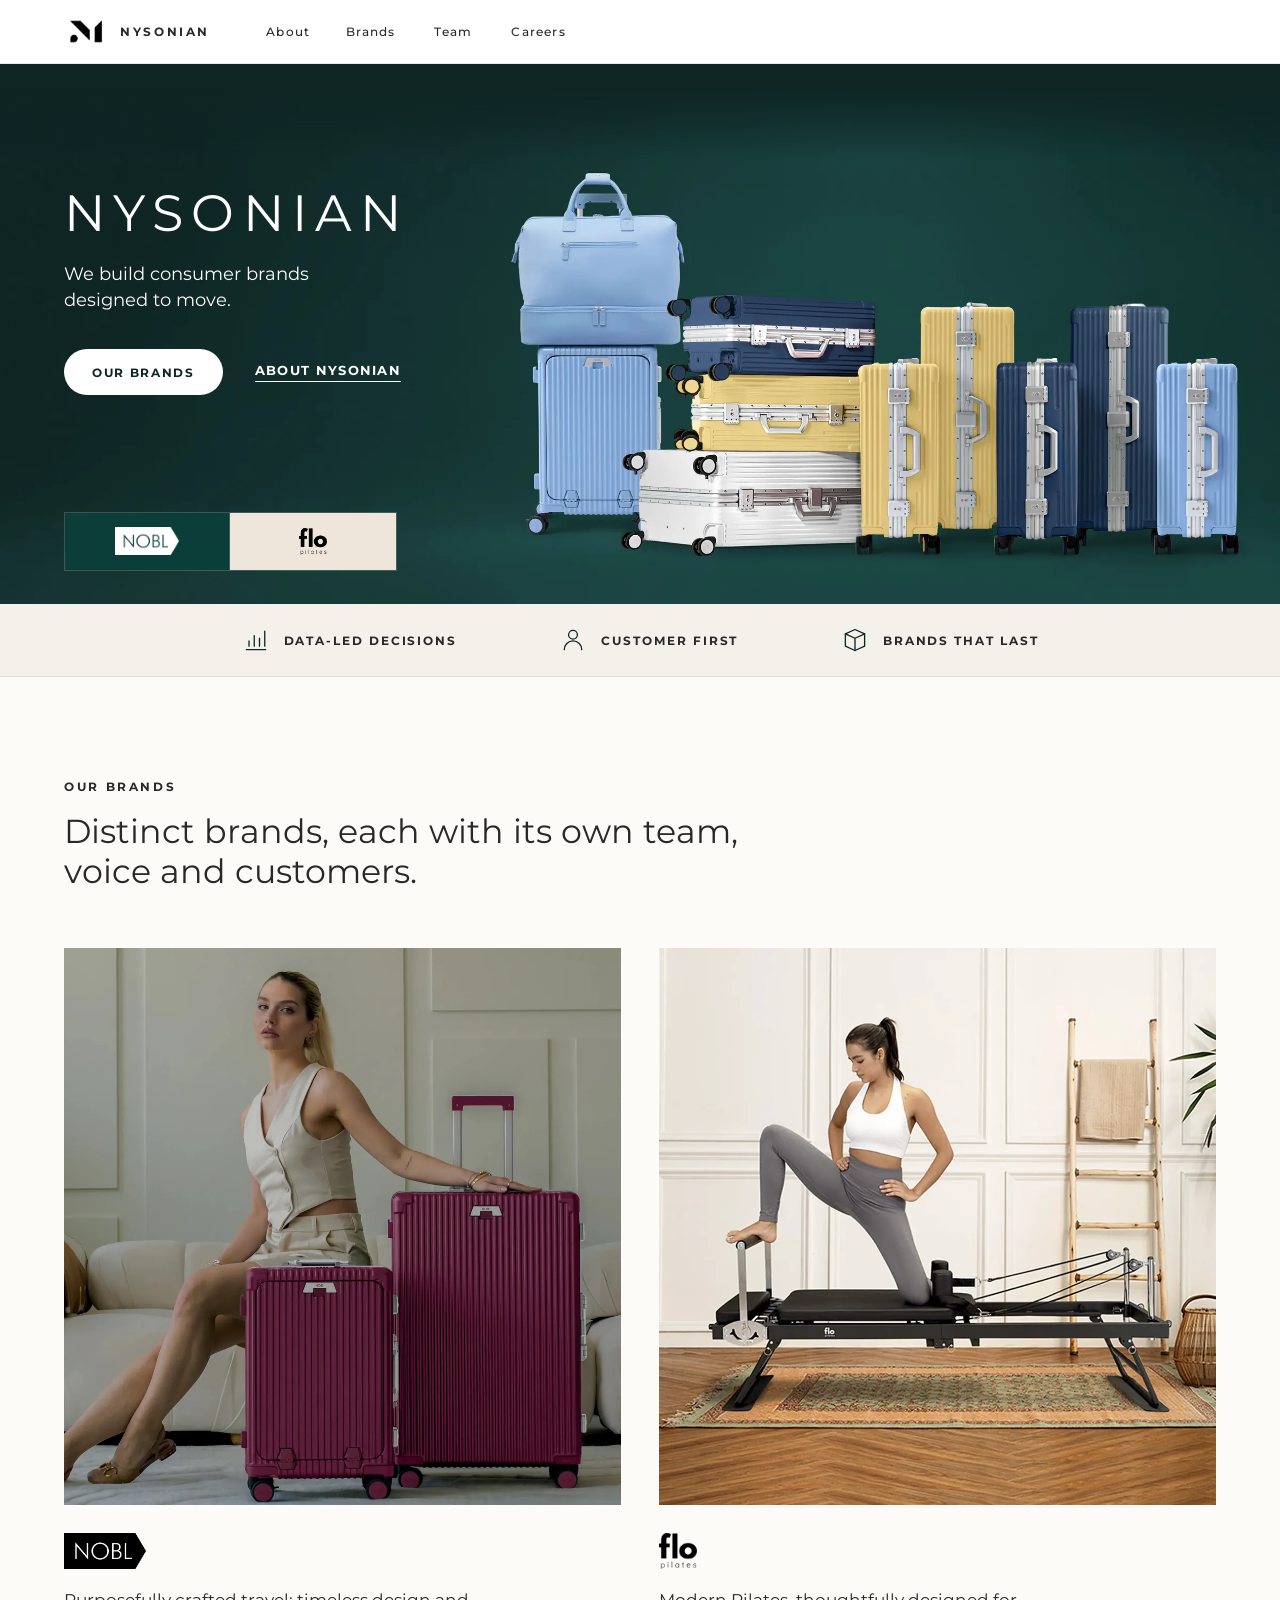
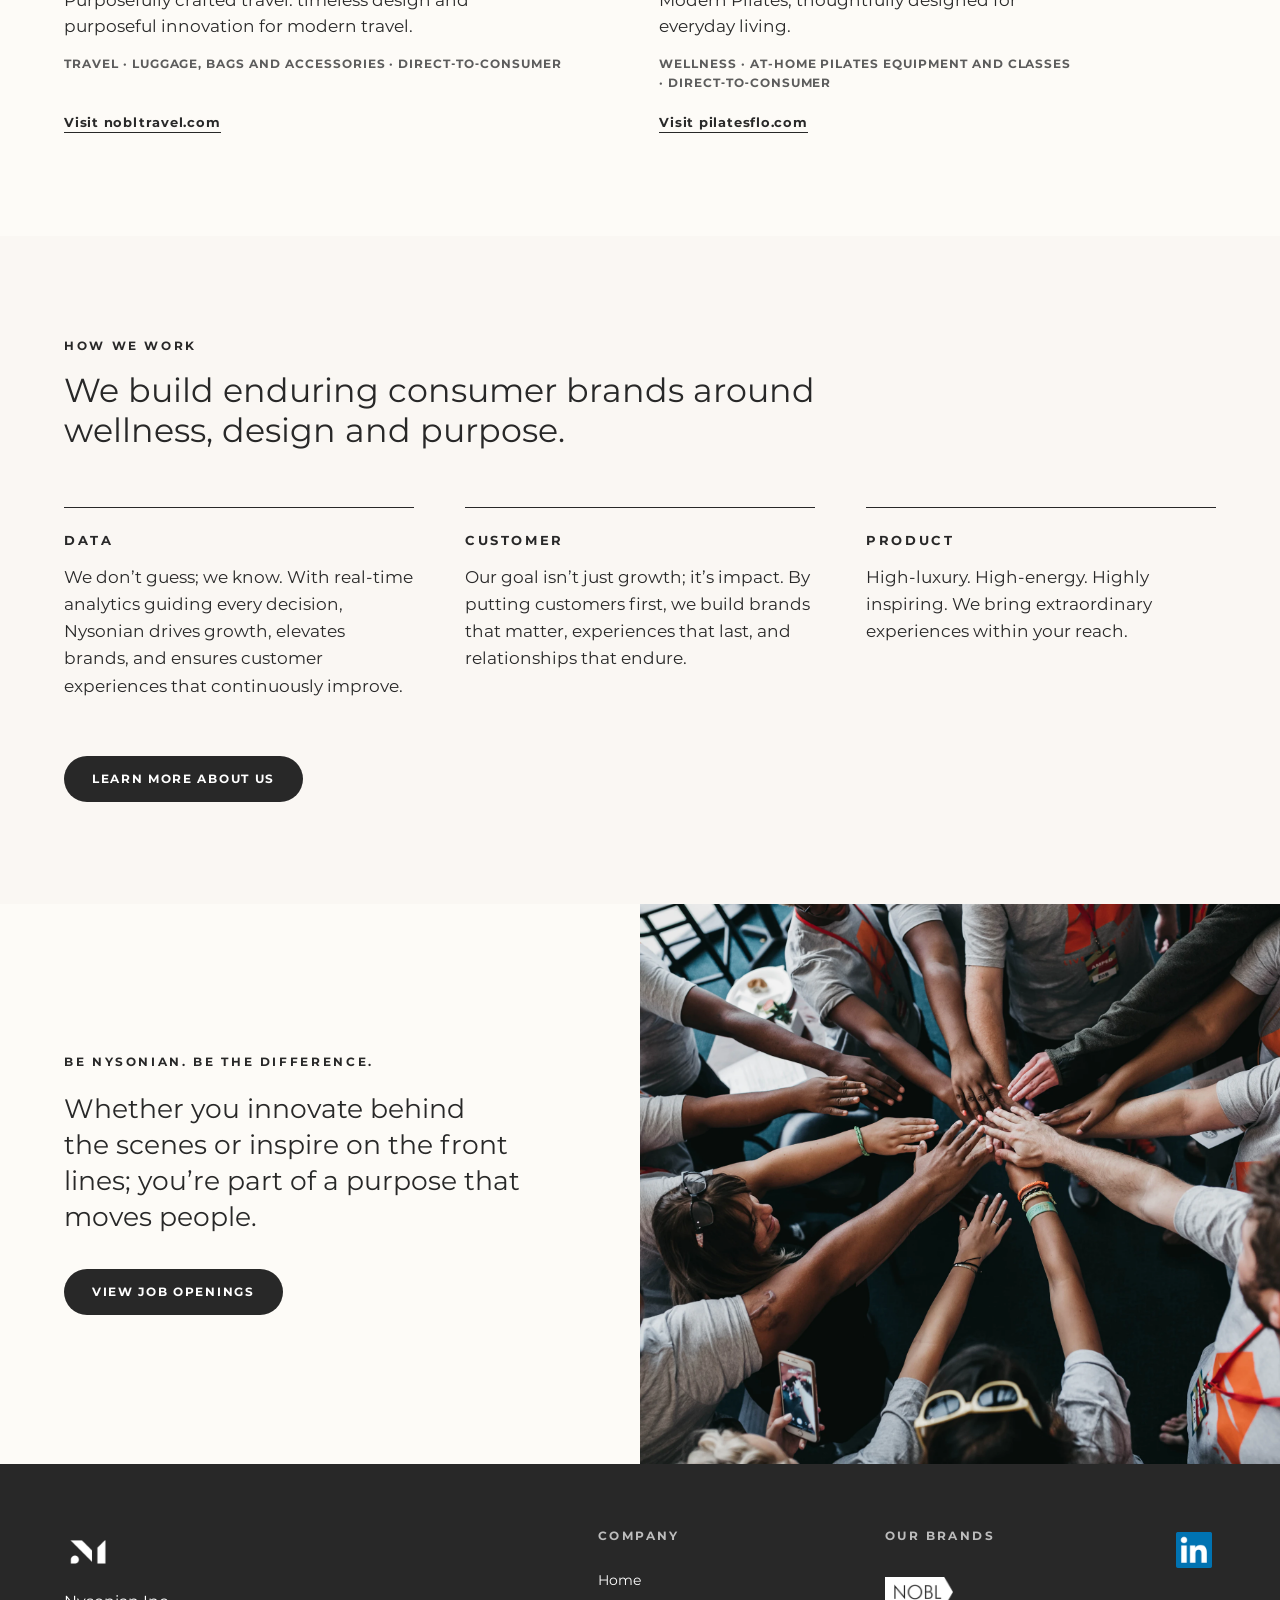
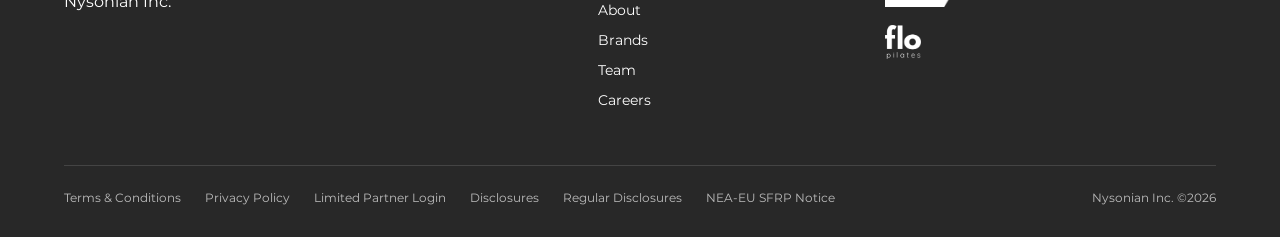
==== index.html @ 8d8cd3fe "fix(home): Be Nysonian photo - a circle of hands meeting in the middle Replaces the office shot (mos" ====
<!doctype html>
<html lang="en">
<head>
  <meta charset="utf-8">
  <meta name="viewport" content="width=device-width, initial-scale=1">
  <title>Nysonian Inc</title>
  <meta name="description" content="Nysonian craft enduring brands that move the world through wellness, creativity, and purpose. From idea to brand, we bring ambition to life.">
  <link rel="icon" type="image/png" href="assets/img/favicon.png">
  <link rel="preload" href="assets/fonts/montserrat-400.woff2" as="font" type="font/woff2" crossorigin>
  <link rel="preload" href="assets/fonts/montserrat-700.woff2" as="font" type="font/woff2" crossorigin>
  <link rel="stylesheet" href="assets/css/styles.css">
  <script src="assets/js/menu.js" defer></script>
</head>
<body class="page-home">
  <a class="skip-link" href="#main">Skip to main content</a>

  <header class="site-header">
    <button class="menu-toggle" type="button" aria-expanded="false" aria-controls="site-nav" aria-label="Open navigation menu"><span></span><span></span><span></span></button>
    <a class="site-header__logo" href="index.html" aria-label="Nysonian Inc. home"><img src="assets/img/logo-mark-dark.webp" width="80" height="62" alt=""><span>Nysonian</span></a>
    <nav class="site-nav" id="site-nav" aria-label="Main">
      <a class="site-nav__home" href="index.html" aria-current="page">Home</a>
      <a href="about.html">About</a>
      <a href="brands.html">Brands</a>
      <a href="team.html">Team</a>
      <a href="careers.html">Careers</a>
      <div class="site-nav__foot">
        <p class="site-nav__label">Our brands</p>
        <div class="site-nav__brands">
          <a class="site-nav__nobl" href="https://nobltravel.com/" target="_blank" rel="noopener"><img src="assets/img/logo-nobl-tag.webp" width="600" height="264" loading="lazy" alt="NOBL Travel"></a>
          <a class="site-nav__flo" href="https://pilatesflo.com/" target="_blank" rel="noopener"><img src="assets/img/logo-flo-black.webp" width="400" height="378" loading="lazy" alt="flo Pilates"></a>
        </div>
      </div>
    </nav>
  </header>

  <main id="main">
    <section class="nh-hero" aria-labelledby="hero-title">
      <picture class="nh-hero__img">
        <source media="(max-width: 999px)" srcset="assets/img/home-nobl-hero-mobile.webp" width="1100" height="717">
        <img src="assets/img/home-nobl-hero.webp" width="2400" height="970" fetchpriority="high" alt="Nysonian brand portfolio: NOBL Travel luggage collection">
      </picture>
      <div class="nh-hero__copy">
        <h1 id="hero-title">Nysonian</h1>
        <p class="nh-hero__sub">We build consumer brands designed to move.</p>
        <div class="nh-actions">
          <a class="nh-pill nh-pill--light" href="#brands">Our brands</a>
          <a class="nh-link" href="about.html">About Nysonian</a>
        </div>
      </div>
      <nav class="nh-rail" aria-label="Our brands">
        <a class="nh-rail__nobl" href="https://nobltravel.com/" target="_blank" rel="noopener"><img src="assets/img/logo-nobl-tag.webp" width="600" height="264" alt="NOBL Travel"><span>Travel</span></a>
        <a class="nh-rail__flo" href="https://pilatesflo.com/" target="_blank" rel="noopener"><img src="assets/img/logo-flo-black.webp" width="400" height="378" alt="flo Pilates"><span>Wellness</span></a>
      </nav>
    </section>

    <section class="nh-strip" aria-label="How we work, in short">
      <ul>
        <li><svg viewBox="0 0 32 32" aria-hidden="true"><path d="M5 27h22"/><path d="M8 23v-6M14 23V11M20 23v-9M26 23V6"/></svg><span>Data-led <span>decisions</span></span></li>
        <li><svg viewBox="0 0 32 32" aria-hidden="true"><circle cx="16" cy="10" r="5"/><path d="M6 27c0-5.5 4.5-10 10-10s10 4.5 10 10"/></svg><span>Customer <span>first</span></span></li>
        <li><svg viewBox="0 0 32 32" aria-hidden="true"><path d="M16 4 5 9v14l11 5 11-5V9L16 4Z"/><path d="M5 9l11 5 11-5M16 14v14"/></svg><span>Brands <span>that last</span></span></li>
      </ul>
    </section>

    <section class="nh-brands" id="brands" aria-labelledby="brands-title">
      <p class="nh-kicker">Our brands</p>
      <h2 id="brands-title">Distinct brands, each with its own team, voice and customers.</h2>
      <ul class="nh-brands__grid">
        <li class="nh-brand">
          <img class="nh-brand__img" src="assets/img/home-nobl-lifestyle.webp" width="1100" height="1100" loading="lazy" alt="A woman seated beside a burgundy NOBL carry-on and check-in">
          <img class="nh-brand__logo nh-brand__logo--nobl" src="assets/img/logo-nobl-tag.webp" width="600" height="264" loading="lazy" alt="NOBL Travel">
          <p class="nh-brand__desc">Purposefully crafted travel: timeless design and purposeful innovation for modern travel.</p>
          <p class="nh-brand__meta">Travel <span aria-hidden="true">·</span> Luggage, bags and accessories <span aria-hidden="true">·</span> <span class="nowrap">Direct‑to‑consumer</span></p>
          <a class="nh-brand__link" href="https://nobltravel.com/" target="_blank" rel="noopener">Visit nobltravel.com</a>
        </li>
        <li class="nh-brand">
          <img class="nh-brand__img" src="assets/img/home-flo-reformer.webp" width="1100" height="1100" loading="lazy" alt="A woman stretching on a flo Pilates reformer at home">
          <img class="nh-brand__logo nh-brand__logo--flo" src="assets/img/logo-flo-black.webp" width="400" height="378" loading="lazy" alt="flo Pilates">
          <p class="nh-brand__desc">Modern Pilates, thoughtfully designed for everyday living.</p>
          <p class="nh-brand__meta">Wellness <span aria-hidden="true">·</span> At-home Pilates equipment and classes <span aria-hidden="true">·</span> <span class="nowrap">Direct‑to‑consumer</span></p>
          <a class="nh-brand__link" href="https://pilatesflo.com/" target="_blank" rel="noopener">Visit pilatesflo.com</a>
        </li>
      </ul>
    </section>

    <section class="nh-how" aria-labelledby="how-title">
      <p class="nh-kicker">How we work</p>
      <h2 id="how-title">We build enduring consumer brands around wellness, design and purpose.</h2>
      <div class="nh-how__grid">
        <div>
          <h3>Data</h3>
          <p>We don’t guess; we know. With real-time analytics guiding every decision, Nysonian drives growth, elevates brands, and ensures customer experiences that continuously improve.</p>
        </div>
        <div>
          <h3>Customer</h3>
          <p>Our goal isn’t just growth; it’s impact. By putting customers first, we build brands that matter, experiences that last, and relationships that endure.</p>
        </div>
        <div>
          <h3>Product</h3>
          <p>High-luxury. High-energy. Highly inspiring. We bring extraordinary experiences within your reach.</p>
        </div>
      </div>
      <a class="nh-pill nh-pill--dark" href="about.html">Learn more about us</a>
    </section>

    <section class="nh-careers" aria-labelledby="careers-title">
      <div class="nh-careers__text">
        <p class="nh-kicker" id="careers-title">Be Nysonian. Be the difference.</p>
        <p class="nh-careers__lead">Whether you innovate behind the scenes or inspire on the front lines; you’re part of a purpose that moves people.</p>
        <a class="nh-pill nh-pill--dark" href="https://www.linkedin.com/company/nysonian-inc/jobs/" target="_blank" rel="noopener">View job openings</a>
      </div>
      <img class="nh-careers__img" src="assets/img/home-careers-hands.webp" width="2400" height="1600" loading="lazy" alt="A circle of colleagues reaching their hands into the middle together">
    </section>
  </main>

  <footer class="site-footer">
    <div class="site-footer__top">
      <div class="site-footer__brand">
        <img class="site-footer__logo" src="assets/img/logo-mark-light.webp" width="97" height="98" loading="lazy" alt="">
        <p class="site-footer__name">Nysonian Inc.</p>
      </div>
      <nav class="site-footer__nav" aria-label="Footer">
        <p class="site-footer__label">Company</p>
        <a href="index.html">Home</a>
        <a href="about.html">About</a>
        <a href="brands.html">Brands</a>
        <a href="team.html">Team</a>
        <a href="careers.html">Careers</a>
      </nav>
      <div class="site-footer__brands">
        <p class="site-footer__label">Our brands</p>
        <a href="https://nobltravel.com/" target="_blank" rel="noopener"><img class="site-footer__nobl" src="assets/img/logo-nobl-tag.webp" width="600" height="264" loading="lazy" alt="NOBL Travel"></a>
        <a href="https://pilatesflo.com/" target="_blank" rel="noopener"><img class="site-footer__flo" src="assets/img/logo-flo-black.webp" width="400" height="378" loading="lazy" alt="flo Pilates"></a>
      </div>
      <a class="site-footer__linkedin" href="https://www.linkedin.com/company/nysonian-inc/" target="_blank" rel="noopener"><img src="assets/img/icon-linkedin.webp" width="39" height="39" loading="lazy" alt="Nysonian on LinkedIn"></a>
    </div>
    <div class="site-footer__bottom">
      <ul class="site-footer__legal">
        <li>Terms &amp; Conditions</li>
        <li>Privacy Policy</li>
        <li>Limited Partner Login</li>
        <li>Disclosures</li>
        <li>Regular Disclosures</li>
        <li>NEA-EU SFRP Notice</li>
      </ul>
      <p class="site-footer__copy">Nysonian Inc. ©2026</p>
    </div>
  </footer>
</body>
</html>
---- assets/css/styles.css ----
/* Nysonian - the parent-company site.
   One fluid system for every page and every screen, from 280px phones to 4K screens and LED walls:
   - sizes are in rem, so the whole site scales with the root font size (stepped up on very large screens);
   - every section lines its content up on one edge (--edge): a side padding on small screens, and the
     centre column (--content-max) on wide ones;
   - no fixed section heights: blocks take the height of their content. */

@font-face { font-family: "Montserrat"; font-style: normal; font-weight: 400; font-display: swap; src: url("../fonts/montserrat-400.woff2") format("woff2"); }
@font-face { font-family: "Montserrat"; font-style: italic; font-weight: 400; font-display: swap; src: url("../fonts/montserrat-400-italic.woff2") format("woff2"); }
@font-face { font-family: "Montserrat"; font-style: normal; font-weight: 500; font-display: swap; src: url("../fonts/montserrat-500.woff2") format("woff2"); }
@font-face { font-family: "Montserrat"; font-style: normal; font-weight: 700; font-display: swap; src: url("../fonts/montserrat-700.woff2") format("woff2"); }
@font-face { font-family: "Montserrat"; font-style: italic; font-weight: 700; font-display: swap; src: url("../fonts/montserrat-700-italic.woff2") format("woff2"); }
@font-face { font-family: "Almarai"; font-style: normal; font-weight: 300; font-display: swap; src: url("../fonts/almarai-300.woff2") format("woff2"); }

:root {
  --ink: #282828;
  --ink-soft: #4a4848;
  --white: #ffffff;
  --page: #fdfbf7;          /* warm off-white page background, lighter than every cream section */
  --grey-100: #e8e6e6;
  --band: #ece7df;          /* warm stone: the middle About pillar */
  --footer: #282828;
  --nobl-deep: #0e2524;     /* the home hero photo's dark-green backdrop */
  --nobl-tile: #0b3d39;     /* NOBL green: the home NOBL tile and the Brands page NOBL panel */
  --flo-beige: #eee6da;
  --strip: #f4f1ea;         /* the band under the home hero */
  --paper: #faf7f3;         /* the "How we work" band on the home page */
  --font: "Montserrat", Arial, sans-serif;

  /* one edge for every section: the side padding on small screens, the centred column on wide ones */
  --pad: clamp(1rem, 5vw, 4rem);
  --content-max: 84.5rem;   /* 1352px at the default size; grows with the root size on large screens */
  --edge: max(var(--pad), (100% - var(--content-max)) / 2);

  /* type and rhythm, shared by all pages (taken from the home page) */
  --h2: clamp(1.75rem, 2.6vw, 2.5rem);
  --lead: clamp(1.25rem, 1vw + .9rem, 1.75rem);
  --body: clamp(1rem, .2vw + .95rem, 1.0625rem);
  --sec: clamp(4rem, 8vw, 8rem);
}

/* very large screens (QHD and 4K monitors at 100%, TVs, LED walls): the whole site grows in steps, so a
   4K screen shows the same composition as a laptop instead of a small page in an empty canvas.
   Percentages keep the visitor's own browser font setting. */
@media (min-width: 1920px) { html { font-size: 110%; } }
@media (min-width: 2560px) { html { font-size: 125%; } }
@media (min-width: 3200px) { html { font-size: 150%; } }
@media (min-width: 3840px) { html { font-size: 200%; } }

*, *::before, *::after { box-sizing: border-box; }
html { -webkit-text-size-adjust: 100%; text-size-adjust: 100%; overflow-x: clip; }
/* a column, so the footer always reaches the bottom of short pages on tall screens */
body { display: flex; flex-direction: column; min-height: 100svh; margin: 0; background: var(--page); color: var(--ink); font-family: var(--font); line-height: normal; }
main { flex: 1 0 auto; }
img { display: block; max-width: 100%; height: auto; }
a { color: inherit; text-decoration: none; }
h1, h2, h3, p, ul, ol { margin: 0; }
ul, ol { padding: 0; list-style: none; }
:is(h1, h2, h3) { text-wrap: balance; }
p { text-wrap: pretty; }
:focus-visible { outline: 2px solid #116dff; outline-offset: 2px; }
.cover { width: 100%; height: 100%; object-fit: cover; }
.visually-hidden { position: absolute; width: 1px; height: 1px; overflow: hidden; clip-path: inset(50%); white-space: nowrap; }
.nowrap { white-space: nowrap; }

.skip-link { position: absolute; left: 1rem; top: -4rem; z-index: 100; padding: .625rem 1rem; background: var(--white); color: var(--ink); border-radius: 1.5rem; font-size: .8125rem; }
.skip-link:focus { top: .75rem; }

/* ---- shared type ------------------------------------------------------- */
.nh-kicker, .brands-intro__label { font-size: .75rem; font-weight: 700; letter-spacing: .22em; text-transform: uppercase; }

/* ---- buttons ----------------------------------------------------------- */
/* One button for the whole site: the home page pill. It grows with its label; very narrow phones let the
   label wrap instead of pushing the button off screen. */
.nh-pill {
  display: inline-flex; align-items: center; justify-content: center; gap: .75rem;
  min-height: 2.875rem; padding: .5rem 1.75rem; border-radius: 3rem;
  font-size: .75rem; font-weight: 700; letter-spacing: .14em; line-height: 1.3; text-align: center; text-transform: uppercase; white-space: nowrap;
  transition: background-color .2s ease, color .2s ease, transform .1s ease;
}
.nh-pill:active { transform: scale(.97); }
.nh-pill--light { background: var(--white); color: var(--nobl-deep); }
.nh-pill--dark { background: var(--ink); color: var(--white); }
.nh-link { display: inline-flex; gap: .625rem; padding-bottom: .1875rem; border-bottom: 1px solid currentColor; font-size: .8125rem; font-weight: 700; letter-spacing: .1em; text-transform: uppercase; }
.nh-actions { display: flex; flex-wrap: wrap; align-items: center; gap: 1.125rem 2rem; }

/* ---- header ------------------------------------------------------------ */
/* Modelled on nobltravel.com's header: a slim bar, small tracked Montserrat 500 links right after the logo,
   and a thin underline for hover and the current page. */
.site-header { position: relative; z-index: 50; display: flex; align-items: center; min-height: 4rem; padding: 0 var(--edge); border-bottom: 1px solid var(--grey-100); background: var(--white); }
.site-header__logo { display: flex; flex: none; align-items: center; gap: .75rem; min-height: 2.75rem; }
.site-header__logo img { width: 2.75rem; height: auto; }
.site-header__logo span { font-size: .75rem; font-weight: 700; letter-spacing: .22em; text-transform: uppercase; color: var(--ink); }
.site-nav { display: flex; gap: 2.25rem; margin-left: 3.5rem; }
.site-nav a { position: relative; display: flex; align-items: center; justify-content: center; height: 2.75rem; min-width: 2.75rem; font-size: .75rem; font-weight: 500; letter-spacing: .1em; color: var(--ink); }
.site-nav a::after { content: ""; position: absolute; left: 0; right: 0; bottom: .625rem; height: 1px; background: currentColor; transform: scaleX(0); transform-origin: left; transition: transform .2s ease; }
.site-nav a[aria-current="page"]::after { transform: none; }
.site-nav .site-nav__home, .site-nav__foot { display: none; }   /* phone menu only: the logo is the home link on wide screens */
.menu-toggle { display: none; }

/* ---- footer ------------------------------------------------------------ */
.site-footer { padding: 4rem var(--edge) 2rem; background: var(--footer); color: var(--white); }
.site-footer__top { display: grid; grid-template-columns: 2fr 1fr 1fr auto; gap: 2.5rem; align-items: start; }
.site-footer__logo { width: 3rem; }
.site-footer__name { margin-top: 1rem; font-size: 1rem; }
.site-footer__label { margin-bottom: 1rem; font-size: .75rem; font-weight: 700; letter-spacing: .2em; text-transform: uppercase; color: #bdbdbd; }
.site-footer__nav { display: flex; flex-direction: column; align-items: flex-start; gap: .75rem; font-size: .875rem; }
.site-footer__brands { display: flex; flex-direction: column; align-items: flex-start; gap: 1.125rem; }
.site-footer__nobl { width: auto; height: 1.875rem; }
.site-footer__flo { width: auto; height: 2.125rem; filter: invert(1); }
.site-footer__linkedin { display: flex; align-items: center; justify-content: center; width: 2.75rem; height: 2.75rem; }
.site-footer__linkedin img { width: 2.25rem; height: 2.25rem; }
.site-footer__bottom { display: flex; flex-wrap: wrap; align-items: center; justify-content: space-between; gap: 1rem 2.5rem; margin-top: 3.5rem; padding-top: 1.5rem; border-top: 1px solid #444; font-size: .75rem; color: #bdbdbd; }
.site-footer__legal { display: flex; flex-wrap: wrap; gap: .75rem 1.5rem; }

/* ---- home -------------------------------------------------------------- */
/* The parent-company home page: hero, our brands, how we work, careers. Both brands get the same card;
   NOBL leads only by order, slightly more width and the hero photo. */
.page-home :is(h2, p) { text-wrap: pretty; }

/* hero: a banner in the photo's own proportions (2.474:1), so the photo fills it edge to edge. Below 1335px
   wide the 540px minimum adds plain backdrop above the photo, which fades into it; on very wide or short
   screens the height is capped to the first screen and the photo's empty top is cut instead. In the photo
   the luggage spans 40%-96.3% of the width, so the text column ends before 40%. */
.nh-hero {
  --hero-edge: min(var(--edge), 12vw);            /* the copy keeps clear of the luggage on ultra-wide screens */
  --copy-w: clamp(18.75rem, 36vw - 2.5rem, 31.25rem);
  --rail-h: clamp(3.5rem, 4.6vw, 5.5rem);
  --rail-w: min(var(--copy-w), clamp(17.5rem, 26vw, 31.25rem));
  --rail-bottom: clamp(1.75rem, 2.6vw, 3.5rem);
  position: relative; display: flex; flex-direction: column; justify-content: center;
  width: 100%; aspect-ratio: 2474 / 1000; min-height: 33.75rem; max-height: min(calc(100svh - 8.5rem), 68rem);
  padding: 2.5rem 0 calc(var(--rail-h) + var(--rail-bottom) + 2rem);
  overflow: hidden; background: var(--nobl-deep); color: var(--white);
}
.nh-hero__img img { position: absolute; left: 0; bottom: 0; width: 100%; max-width: none;
  -webkit-mask-image: linear-gradient(transparent, #000 14%); mask-image: linear-gradient(transparent, #000 14%); }
.nh-hero__copy { position: relative; z-index: 1; max-width: var(--copy-w); padding-left: var(--hero-edge); box-sizing: content-box; }

/* brand rail: the two brands as equal tiles in the bottom-left, under the text column */
.nh-rail { position: absolute; z-index: 1; left: var(--hero-edge); bottom: var(--rail-bottom); display: grid; grid-template-columns: 1fr 1fr; width: var(--rail-w); height: var(--rail-h); border: 1px solid rgba(255, 255, 255, .18); }
.nh-rail a { display: flex; align-items: center; justify-content: space-between; gap: 1rem; min-width: 0; padding: 0 1.375rem; font-size: .75rem; font-weight: 700; letter-spacing: .2em; text-transform: uppercase; transition: filter .2s ease; }
.nh-rail__nobl { background: var(--nobl-tile); color: var(--white); border-right: 1px solid rgba(255, 255, 255, .18); }
.nh-rail__nobl img { width: clamp(4rem, 5vw, 6rem); }
.nh-rail__flo { background: var(--flo-beige); color: var(--ink); }
.nh-rail__flo img { width: clamp(1.75rem, 2.1vw, 2.5rem); }
/* narrow desktops: the tiles are too small for logo plus label, so show the logos only */
@media (min-width: 1000px) and (max-width: 1365px) { .nh-rail a { justify-content: center; } .nh-rail span { display: none; } }
.nh-hero h1 { margin: 0; font-size: clamp(2.375rem, 3.2vw + .625rem, 4.5rem); font-weight: 400; letter-spacing: .16em; line-height: 1; text-transform: uppercase; }
.nh-hero__sub { max-width: 26ch; margin-top: 1.375rem; font-size: clamp(1.125rem, .5vw + .7rem, 1.375rem); line-height: 1.45; }
.nh-hero .nh-actions { margin-top: 2.25rem; }
/* on narrow desktops the luggage starts at about 40% of the width, so the two actions stack */
@media (min-width: 1000px) and (max-width: 1199px) { .nh-hero .nh-actions { flex-direction: column; align-items: flex-start; } }

/* strip under the hero: a clear boundary, like the trust strips on the NOBL and flo home pages */
.nh-strip { padding: 1.375rem var(--edge); background: var(--strip); border-bottom: 1px solid #e6e0d4; }
.nh-strip ul { display: flex; flex-wrap: wrap; justify-content: center; gap: 1rem clamp(2.5rem, 8vw, 8rem); }
.nh-strip li { display: flex; align-items: center; gap: .875rem; font-size: .75rem; font-weight: 700; letter-spacing: .16em; text-transform: uppercase; }
.nh-strip svg { flex: none; width: 1.75rem; height: 1.75rem; fill: none; stroke: var(--nobl-deep); stroke-width: 1.5; stroke-linecap: round; stroke-linejoin: round; }

/* our brands: two cards with the same structure */
.nh-brands { padding: var(--sec) var(--edge); background: var(--page); }
.nh-brands h2, .nh-how h2 { max-width: 47.5rem; margin-top: 1.125rem; font-size: var(--h2); font-weight: 400; line-height: 1.2; }
/* equal square cards: a fixed shape keeps the whole product in frame at every width */
.nh-brands__grid { display: grid; grid-template-columns: 1fr 1fr; gap: clamp(1.5rem, 3vw, 3rem); margin-top: 3.5rem; }
.nh-brand { display: flex; flex-direction: column; align-items: flex-start; }
.nh-brand .nh-brand__img { width: 100%; aspect-ratio: 1; object-fit: cover; }
.nh-brand .nh-brand__logo { width: auto; height: 2.25rem; margin-top: 1.75rem; }
.nh-brand__logo--nobl { filter: brightness(0); }   /* the white NOBL tag, inked like NOBL's own header logo */
.nh-brand__desc { max-width: 40ch; margin-top: 1.125rem; font-size: var(--body); line-height: 1.55; }
.nh-brand__meta { margin: .875rem 0 1.375rem; font-size: .75rem; font-weight: 700; letter-spacing: .08em; line-height: 1.6; text-transform: uppercase; color: #5c5c5c; }
.nh-brand__link { margin-top: auto;   /* both cards' links on one line */ padding-bottom: .125rem; border-bottom: 1px solid currentColor; font-size: .8125rem; font-weight: 700; letter-spacing: .06em; }

/* how we work: the About page's three pillars */
.nh-how { padding: var(--sec) var(--edge); background: var(--paper); }
.nh-how__grid { display: grid; grid-template-columns: repeat(3, 1fr); gap: clamp(2rem, 4vw, 4rem); margin: 3.5rem 0; }
.nh-how__grid > div { padding-top: 1.5rem; border-top: 1px solid var(--ink); }
.nh-how h3 { font-size: .8125rem; font-weight: 700; letter-spacing: .2em; text-transform: uppercase; }
.nh-how__grid p { margin-top: 1rem; font-size: var(--body); line-height: 1.6; }

/* careers: text on the page column, photo to the right edge */
.nh-careers { display: grid; grid-template-columns: 1fr 1fr; min-height: 35rem; background: var(--page); }
/* the column is half the page, so 100% - content-max/2 here equals the page's (100% - content-max)/2 edge */
.nh-careers__text { align-self: center; padding: 5rem clamp(2rem, 5vw, 5rem) 5rem max(var(--pad), 100% - var(--content-max) / 2); }
.nh-careers__text > * { max-width: 34rem; }
.nh-careers__lead { margin-top: 1.375rem; font-size: calc(var(--h2) * .8); line-height: 1.35; }
.nh-careers .nh-pill { margin-top: 2.125rem; }
.nh-careers .nh-careers__img { width: 100%; height: 0; min-height: 100%; object-fit: cover; object-position: 50% 50%; }   /* height 0: the photo fills the row without making it taller; centred on the hands */

/* ---- about ------------------------------------------------------------- */
/* hero: NOBL luggage left and flo activewear right, edge to edge; the cap keeps the mission on a laptop's
   first screen */
.about-hero { display: grid; grid-template-columns: 1fr 1fr; width: 100%; aspect-ratio: 2200 / 921; max-height: max(15rem, min(calc(100svh - 15rem), 60rem)); overflow: hidden; background: #eceef1; }
.about-hero img { width: 100%; height: 100%; min-height: 0; object-fit: cover; }
.about-hero__nobl { object-position: 50% 60%; }   /* square file: the studio backdrop is extended above and below the cases, so the whole group fits the width */
.about-hero__flo { object-position: 50% 20%; }

/* statements (About and Careers): a heading and one large line of copy, centred on a band */
.statement { padding: var(--sec) var(--edge); text-align: center; }
.statement :is(h1, h2) { font-size: var(--h2); font-weight: 400; line-height: 1.2; }
.statement p { max-width: 46ch; margin: 1.25rem auto 0; font-size: var(--lead); line-height: 1.45; text-wrap: balance; }
.statement--dark { background: var(--ink); color: var(--white); }
.statement--light { background: var(--page); }
.statement--grey { background: var(--paper); }

/* pillars: three tiles on the page column, side by side from tablet width */
.pillars { display: grid; grid-template-columns: repeat(3, 1fr); padding: 0 var(--edge) var(--sec); }
.pillar { padding: clamp(2.5rem, 5vw, 5rem) clamp(1.5rem, 3vw, 3rem); background: var(--strip); text-align: center; }
.pillar--stone { background: var(--band); }
.pillar h3 { font-size: var(--h2); font-weight: 400; line-height: 1.2; }
.pillar h3 span { display: block; margin-bottom: .75rem; font-size: .75rem; font-weight: 700; letter-spacing: .22em; text-transform: uppercase; }
.pillar p { max-width: 32ch; margin: 1.5rem auto 0; font-size: var(--body); line-height: 1.6; }

.about-cta { display: grid; grid-template-columns: 1fr 1fr; gap: 3rem var(--pad); padding: 0 var(--edge) var(--sec); }
.about-cta__col { display: flex; flex-direction: column; align-items: center; text-align: center; }
.about-cta__col p { max-width: 24ch; font-size: var(--lead); line-height: 1.35; text-wrap: balance; }
.about-cta__col .nh-pill { margin-top: 1.75rem; }

/* ---- brands ------------------------------------------------------------ */
/* intro above the brand blocks, styled like the home page's "Our brands" heading */
.brands-intro { padding: clamp(2.5rem, 5vw, 4.5rem) var(--edge) 0; }
.brands-intro h1 { margin-top: 1.125rem; font-size: var(--h2); font-weight: 400; line-height: 1.2; }
.brands-intro__lead { max-width: 40rem; margin-top: .875rem; font-size: var(--body); line-height: 1.6; }

/* brand blocks: a coloured panel with the photo on one half and the text on the other, alternating sides */
.brand-feature { padding: clamp(2rem, 4vw, 3rem) var(--edge) 0; }
.brand-feature--flo { padding-bottom: var(--sec); }
.brand-feature__card { display: grid; grid-template-columns: 641fr 639fr; min-height: clamp(30rem, 45vw, 40rem); background: var(--panel, var(--white)); }
.brand-feature__img { display: block; overflow: hidden; }
.brand-feature__img img { width: 100%; height: 100%; object-fit: cover; }
.brand-feature__text { display: flex; flex-direction: column; align-items: flex-start; justify-content: center; width: min(30.625rem, 100% - 2 * clamp(1.5rem, 4vw, 3.5rem)); margin: 0 auto; padding: 3rem 0; }
.brand-feature__text h2 { font-size: var(--h2); font-weight: 400; line-height: 1.2; }
.brand-feature__tag { max-width: 36ch; margin-top: 1.25rem; font-size: var(--body); font-weight: 700; font-style: italic; line-height: 1.5; }
.brand-feature__desc { max-width: 36ch; margin-top: .375rem; font-size: var(--body); line-height: 1.6; }
.brand-feature .nh-pill { margin-top: 2rem; }
.brand-feature--nobl { --panel: var(--nobl-tile); }
.brand-feature--nobl .brand-feature__text { color: var(--white); }
.brand-feature--flo { --panel: var(--flo-beige); }
.brand-feature--flo .brand-feature__card { grid-template-columns: 639fr 641fr; }
.brand-feature--flo .brand-feature__img { order: 2; }

/* "Who we are" band at the end of the Brands page, the same paper band as the home "How we work" */
.brands-who { display: grid; grid-template-columns: 5fr 6fr; gap: clamp(3rem, 7vw, 7.5rem); align-items: start; padding: var(--sec) var(--edge); background: var(--paper); color: var(--ink); }
.brands-who h2 { font-size: var(--h2); font-weight: 400; line-height: 1.2; }
.brands-who__lead { max-width: 40rem; margin-top: 1rem; font-size: var(--body); line-height: 1.6; }
.brands-who__points li { display: grid; grid-template-columns: 3.5rem 1fr; column-gap: 1rem; padding: 1.75rem 0; }
.brands-who__points li:first-child { padding-top: .375rem; }
.brands-who__points li:last-child { padding-bottom: 0; }
.brands-who__points li + li { border-top: 1px solid rgba(40, 40, 40, .15); }
.brands-who__num { grid-row: span 2; color: var(--nobl-tile); font-size: 1.375rem; font-weight: 700; line-height: 1.1; letter-spacing: .04em; }
.brands-who__points h3 { font-size: .8125rem; font-weight: 700; letter-spacing: .16em; line-height: 1.7; text-transform: uppercase; }
.brands-who__points p { margin-top: .5rem; font-size: var(--body); line-height: 1.6; }
.brands-who__link { display: inline-flex; gap: .625rem; margin-top: 2rem; padding-bottom: .1875rem; border-bottom: 1px solid currentColor; color: var(--nobl-tile); font-size: .8125rem; font-weight: 700; letter-spacing: .1em; text-transform: uppercase; }

/* ---- team -------------------------------------------------------------- */
/* a centred, wrapping row of cards: 1 per row on phones, 2 on tablets, 3-4 on desktops; the last row is
   centred, so no one is left alone at the edge */
.team { padding: var(--sec) var(--edge); text-align: center; }
.team h1 { margin-top: 1.125rem; font-size: var(--h2); font-weight: 400; line-height: 1.2; }
.team__grid { display: flex; flex-wrap: wrap; justify-content: center; gap: 3.5rem 1.5rem; margin-top: clamp(2.5rem, 5vw, 4rem); }
.member { display: flex; flex: 0 1 clamp(13rem, 23%, 18rem); flex-direction: column; align-items: center; }
.member__photo { width: min(13.5rem, 100%); aspect-ratio: 1; border-radius: 50%; object-fit: cover; background: var(--grey-100); }
.member__name { margin-top: 1.5rem; font-size: 1.125rem; font-weight: 700; color: var(--ink); }
.member__linkedin { order: 1; display: flex; align-items: center; justify-content: center; width: 2.75rem; height: 2.75rem; margin-top: .25rem; }
.member__linkedin img { width: 2rem; height: 2rem; filter: brightness(.6); }   /* the grey icon, darkened to 3:1 on the page */
.member__title { max-width: 22ch; margin-top: .25rem; font-size: .9375rem; line-height: 1.45; color: var(--ink-soft); }

/* ---- careers ----------------------------------------------------------- */
/* photo band, mission band, two white cards with a photo on the right */
.careers-hero { width: 100%; aspect-ratio: 3 / 1; min-height: 18.75rem; max-height: 70svh; overflow: hidden; background: var(--ink); }
.careers-hero img { width: 100%; height: 100%; object-fit: cover; object-position: 50% 22%; }   /* faces sit high in the photo */

.careers-cards { display: flex; flex-direction: column; gap: clamp(1.5rem, 4vw, 3.5rem); padding: clamp(2rem, 5vw, 5rem) var(--edge); background: var(--strip); }
.careers-card { display: grid; grid-template-columns: 7fr 5fr; min-height: clamp(26rem, 36vw, 37.5rem); background: var(--white); }
.careers-card__text { align-self: center; padding: 3.5rem clamp(2rem, 6vw, 7rem); }
.careers-card__text > * { max-width: 30rem; }
.careers-card__text h2 { font-size: calc(var(--h2) * .8); font-weight: 400; line-height: 1.25; }
.careers-card__text p { margin-top: 1.25rem; font-size: clamp(1.0625rem, .4vw + .8rem, 1.25rem); line-height: 1.55; }
.careers-card .nh-pill { margin-top: 2rem; }
.careers-card__img { overflow: hidden; background: var(--grey-100); }
.careers-card__img img { object-position: 75% 50%; }   /* the video call: keep the laptop screen in view */
.careers-card--people .careers-card__img img { object-position: 50% 40%; }

/* ---- hover: only on devices that really hover, so taps never leave a stuck hover state -------- */
@media (hover: hover) {
  .site-nav a:hover::after { transform: none; }
  .site-footer a:hover, .nh-link:hover, .nh-brand__link:hover, .brands-who__link:hover, .member__linkedin:hover { opacity: .7; }
  .nh-pill--light:hover { background: var(--flo-beige); }
  .nh-pill--dark:hover { background: #4a4848; }
  .nh-rail a:hover { filter: brightness(1.1); }
}

/* ======================================================================== */
/* Tablets and phones                                                       */
/* ======================================================================== */

/* header: below 768px the links move into a menu under the ☰ button (menu left, logo centred, as on NOBL) */
@media (max-width: 767px) {
  .site-header { display: grid; grid-template-columns: 2.75rem 1fr 2.75rem; min-height: 3.5rem; padding: 0 max(0px, var(--pad) - .625rem); }
  .site-header__logo { grid-column: 2; justify-self: center; gap: .625rem; }
  .site-header__logo img { width: 2.625rem; }
  .menu-toggle {
    position: relative; z-index: 60; display: block; grid-column: 1; grid-row: 1; width: 44px; height: 44px;
    padding: 0; border: 0; background: none; cursor: pointer; color: var(--ink);
  }
  /* whole-pixel lines (2px thick, 7px apart) so the three bars render identically on every screen */
  .menu-toggle span { position: absolute; left: 11px; width: 22px; height: 2px; border-radius: 1px; background: currentColor; transition: transform .25s ease, opacity .2s ease; }
  .menu-toggle span:nth-child(1) { top: 14px; }
  .menu-toggle span:nth-child(2) { top: 21px; }
  .menu-toggle span:nth-child(3) { top: 28px; }
  .menu-open .menu-toggle span:nth-child(1) { transform: translateY(7px) rotate(45deg); }
  .menu-open .menu-toggle span:nth-child(2) { opacity: 0; }
  .menu-open .menu-toggle span:nth-child(3) { transform: translateY(-7px) rotate(-45deg); }
  /* the menu opens under the header, so the logo and the close button stay in place */
  .site-nav {
    position: fixed; inset: 3.5rem 0 0; z-index: 55; flex-direction: column; gap: 0; margin: 0;
    padding: 1.5rem var(--pad) calc(1.5rem + env(safe-area-inset-bottom)); overflow-y: auto; overscroll-behavior: contain;
    border-top: 1px solid var(--grey-100); background: var(--white); visibility: hidden; opacity: 0; transition: opacity .25s ease, visibility 0s linear .25s;
  }
  .menu-open .site-nav { visibility: visible; opacity: 1; transition: opacity .25s ease; }
  .menu-open { overflow: hidden; }
  /* large links on full-width rows, then the brands and LinkedIn pinned to the bottom, in thumb reach */
  .site-nav { padding-top: .5rem; }
  .site-nav > a, .site-nav > .site-nav__home { display: flex; justify-content: flex-start; height: 4rem; border-bottom: 1px solid var(--grey-100); font-size: 1.5rem; font-weight: 400; letter-spacing: .01em; }
  .site-nav > a::after { display: none; }
  .site-nav > a[aria-current="page"] { font-weight: 500; }
  .site-nav > a[aria-current="page"]::before { content: ""; width: .375rem; height: .375rem; margin-right: .75rem; border-radius: 50%; background: var(--nobl-tile); }
  .site-nav .site-nav__foot { display: block; margin-top: auto; padding-top: 2rem; }
  .site-nav__label { font-size: .75rem; font-weight: 700; letter-spacing: .22em; text-transform: uppercase; color: #6b6b6b; }
  .site-nav__brands { display: grid; grid-template-columns: 1fr 1fr; margin-top: 1rem; }
  .site-nav__brands a { display: flex; align-items: center; justify-content: center; height: 4.5rem; }
  .site-nav__nobl { background: var(--nobl-tile); }
  .site-nav__nobl img { width: 4.5rem; }
  .site-nav__flo { background: var(--flo-beige); }
  .site-nav__flo img { width: 2rem; }
}

@media (max-width: 999px) {
  /* home: hero text, then the luggage photo */
  .nh-hero { justify-content: flex-start; height: auto; aspect-ratio: auto; min-height: 0; max-height: none; padding: 0; }
  .nh-hero__img { order: 1; margin-top: .75rem; }
  .nh-hero__img img { position: static; width: 100%; -webkit-mask-image: linear-gradient(transparent, #000 18%, #000 80%, transparent); mask-image: linear-gradient(transparent, #000 18%, #000 80%, transparent); }
  /* the copy is centred over the centred photo and brand tiles, so the stacked hero reads on one axis */
  .nh-hero__copy { max-width: none; padding: 2.5rem var(--pad) 0; text-align: center; }
  .nh-hero h1 { font-size: clamp(1.875rem, 8.5vw, 2.5rem); }
  .nh-hero__sub { max-width: 24ch; margin: 1rem auto 0; font-size: 1.0625rem; }
  .nh-hero .nh-actions { justify-content: center; margin-top: 1.5rem; }
  .nh-rail { position: relative; order: 2; left: auto; bottom: auto; width: auto; height: 4.5rem; margin: 0 var(--pad) 1.75rem; }
  .nh-rail a { justify-content: center; gap: clamp(.5rem, 3vw, 1.75rem); padding: 0 .5rem; letter-spacing: .14em; }   /* logo and label together, not pushed to opposite ends */
  .nh-rail__nobl img { width: clamp(3.5rem, 18vw, 4.5rem); }
  .nh-rail__flo img { width: 2rem; }
  .nh-strip { padding: 1.25rem var(--pad); }
  .nh-strip ul { display: grid; grid-template-columns: repeat(3, 1fr); gap: .75rem; }
  .nh-strip li { flex-direction: column; gap: .5rem; text-align: center; letter-spacing: .08em; line-height: 1.35; }
  .nh-strip li > span > span { display: block; }   /* every label on two lines, so the three read evenly */

  .nh-brands__grid { grid-template-columns: 1fr; gap: 3.5rem; margin-top: 2.5rem; }
  .nh-how__grid { grid-template-columns: 1fr; gap: 2rem; margin: 2.5rem 0; }

  .nh-careers { grid-template-columns: 1fr; min-height: 0; }
  .nh-careers__text { padding: 4rem var(--pad); }
  .nh-careers .nh-careers__img { height: auto; min-height: 0; aspect-ratio: 4 / 3; }

  /* touch: the text links are about 20px tall, so give each an invisible 44px tap area (no visual change) */
  :is(.nh-link, .nh-brand__link, .brands-who__link, .site-footer__brands a) { position: relative; }
  :is(.nh-link, .nh-brand__link, .brands-who__link)::after { content: ""; position: absolute; inset: -.875rem -.375rem; }
  .site-footer__nav { gap: 0; }
  .site-footer__nav a { display: flex; align-items: center; min-width: 2.75rem; min-height: 2.75rem; }
  .site-footer__brands a::after { content: ""; position: absolute; inset: -.5rem; }

  /* about */
  .about-hero { aspect-ratio: 2 / 1; max-height: none; }

  /* brands: the photo across the top of the coloured panel, the text under it */
  .brand-feature__card { grid-template-columns: 1fr 1fr; min-height: 28rem; }
  .brands-who { grid-template-columns: 1fr; gap: 2.5rem; }

  /* careers: the cards keep a photo half on tablets */
  .careers-card { grid-template-columns: 1fr 1fr; min-height: 0; }
  .careers-card__text { padding: 3rem clamp(1.5rem, 4vw, 3rem); }
}

/* tablets (600-999px): the Home sections stay side by side instead of one tall column */
@media (min-width: 600px) and (max-width: 999px) {
  .nh-brands__grid { grid-template-columns: 1fr 1fr; gap: 1.5rem; }
  .nh-brand .nh-brand__logo { height: 1.875rem; margin-top: 1.375rem; }
  .nh-hero__img { margin-top: -5vw; }   /* the photo's top is empty backdrop that fades in; overlap it with the gap under the buttons */
}
@media (min-width: 900px) and (max-width: 999px) {
  .nh-how__grid { grid-template-columns: repeat(3, 1fr); gap: 1.75rem; }
}
@media (min-width: 700px) and (max-width: 999px) {
  .nh-careers { grid-template-columns: 1fr 1fr; min-height: 28.75rem; }
  .nh-careers__text { align-self: center; padding: 3.5rem var(--pad); }
  .nh-careers .nh-careers__img { height: 0; min-height: 100%; aspect-ratio: auto; }
}

/* About pillars: three across only where each tile has room for its text */
@media (max-width: 899px) {
  .pillars { grid-template-columns: 1fr; }
}

/* below 760px: the Careers cards stack */
@media (max-width: 759px) {
  .careers-cards { padding: clamp(2rem, 8vw, 4rem) var(--pad); }
  .careers-card { display: flex; flex-direction: column; }
  .careers-card__text { align-self: stretch; padding: 2.5rem clamp(1.25rem, 5vw, 2.5rem); }
  .careers-card__img { order: -1; aspect-ratio: 16 / 10; }
}

/* phones */
@media (max-width: 699px) {
  .brand-feature__card { display: flex; flex-direction: column; min-height: 0; }
  .brand-feature__img, .brand-feature--flo .brand-feature__img { order: -1; aspect-ratio: 4 / 3; }
  .brand-feature__text { width: auto; margin: 0; padding: 2rem clamp(1.25rem, 5vw, 2.5rem) 2.5rem; }
}
@media (max-width: 599px) {
  .site-footer { padding-top: 3rem; }
  .site-footer__top { grid-template-columns: 1fr 1fr; gap: 2.25rem 1.5rem; }
  .site-footer__brand, .site-footer__linkedin { grid-column: 1 / -1; }
  .site-footer__linkedin { margin-left: -.25rem; }
  .site-footer__bottom { flex-direction: column; align-items: flex-start; margin-top: 2.5rem; }
  .about-hero { grid-template-columns: 1fr; aspect-ratio: auto; }
  .about-hero img { height: auto; aspect-ratio: 16 / 10; }
  .about-cta { grid-template-columns: 1fr; }
  /* team: two people per row with smaller photos, so the page is not one long column */
  .team__grid { gap: 2.5rem 1rem; }
  .member { flex: 0 1 calc(50% - .5rem); }
  .member__photo { width: min(8.5rem, 100%); }
  .member__name { margin-top: 1rem; font-size: 1rem; }
  .member__title { font-size: .875rem; }
  .careers-hero { aspect-ratio: 3 / 2; min-height: 0; }
}

/* very narrow phones (under 360px): labels may wrap, the brand tiles show logos only, the strip stacks */
/* phones and tablets (the stacked hero): no hero actions. The brand tiles under the photo are the links to
   the brands, "Our brands" starts just below and About is in the nav, so the whole hero fits the first screen */
@media (max-width: 999px) {
  .nh-hero .nh-actions { display: none; }
  .nh-hero__img { margin-top: 0; }
}
@media (max-width: 359px) {
  .brands-who__points li { grid-template-columns: 2.5rem 1fr; column-gap: .5rem; }
  .nh-pill { white-space: normal; padding-inline: 1.25rem; }
  .nh-rail span { display: none; }
  .nh-strip ul { grid-template-columns: 1fr; justify-items: start; gap: .625rem; }
  .nh-strip li { flex-direction: row; gap: .75rem; text-align: left; }
  .nh-strip li > span > span { display: inline; }
}

@media (prefers-reduced-motion: reduce) {
  *, *::before, *::after { transition: none !important; }
}
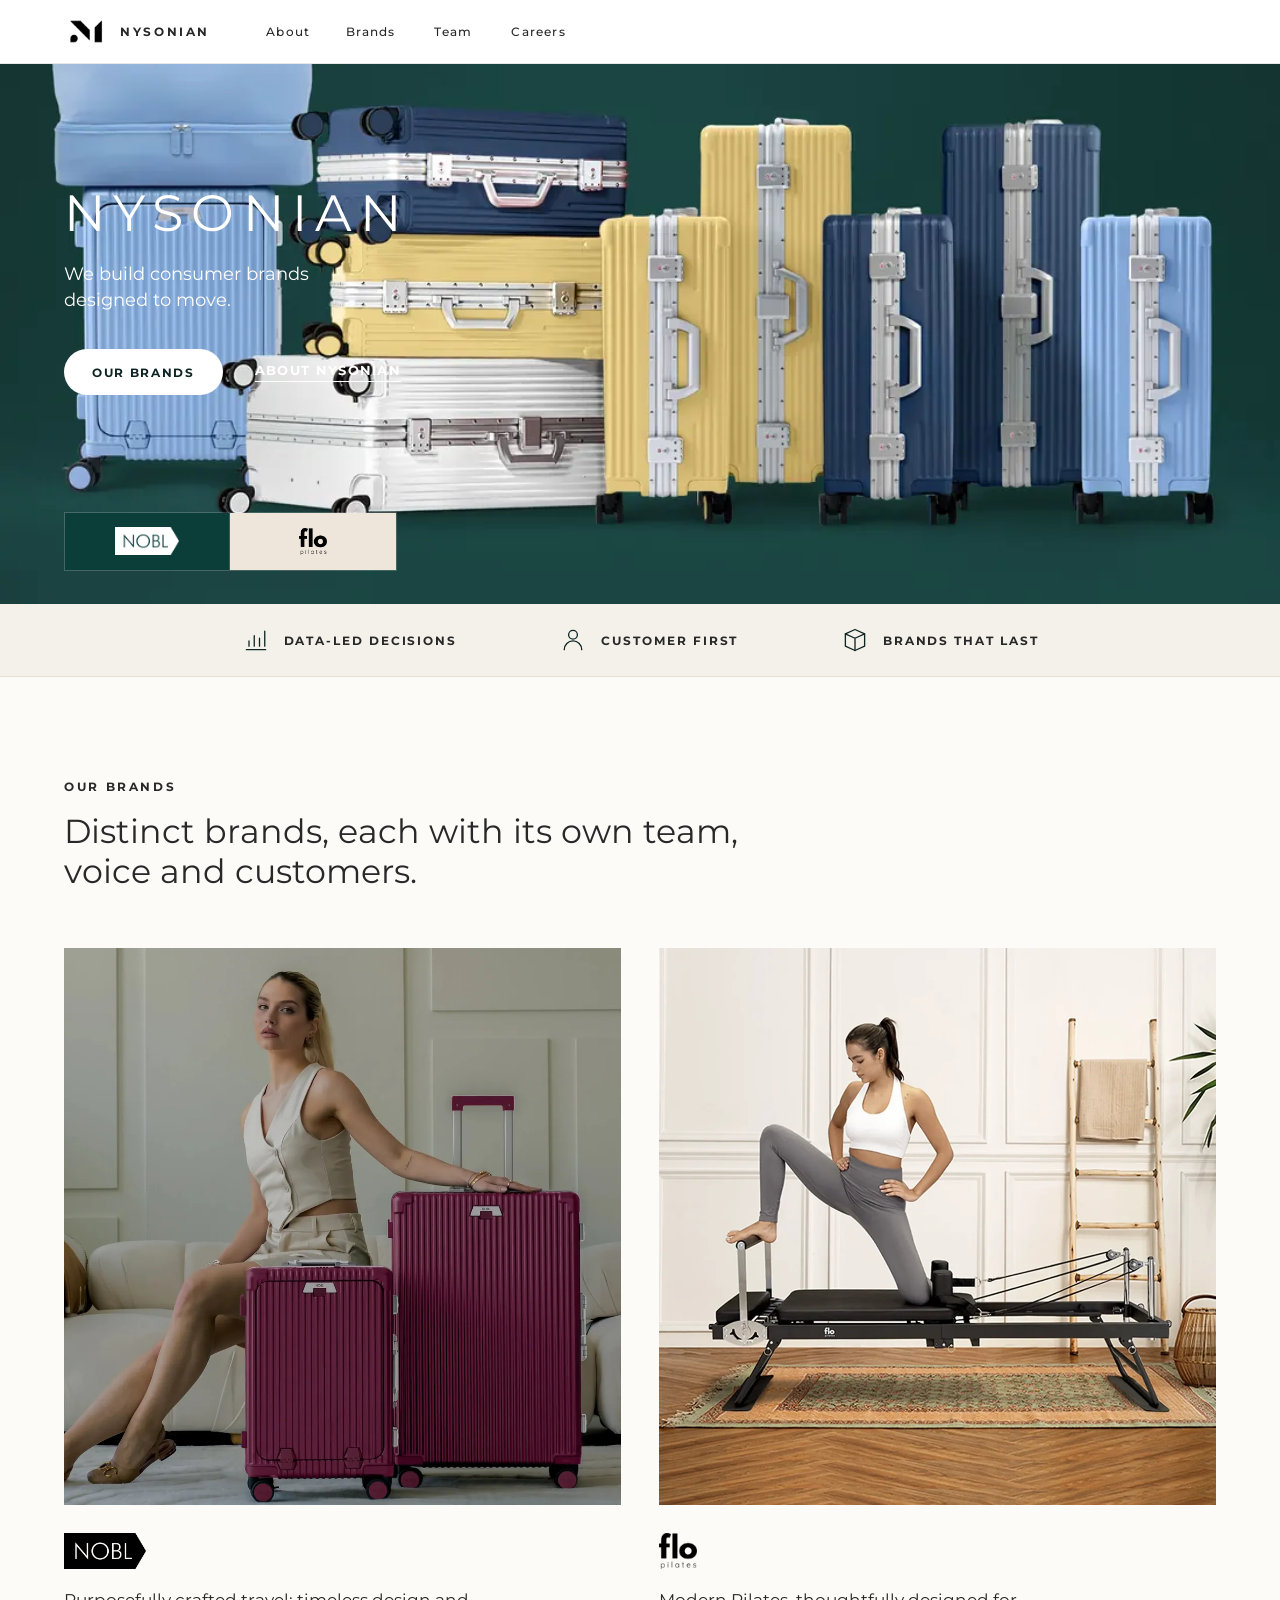
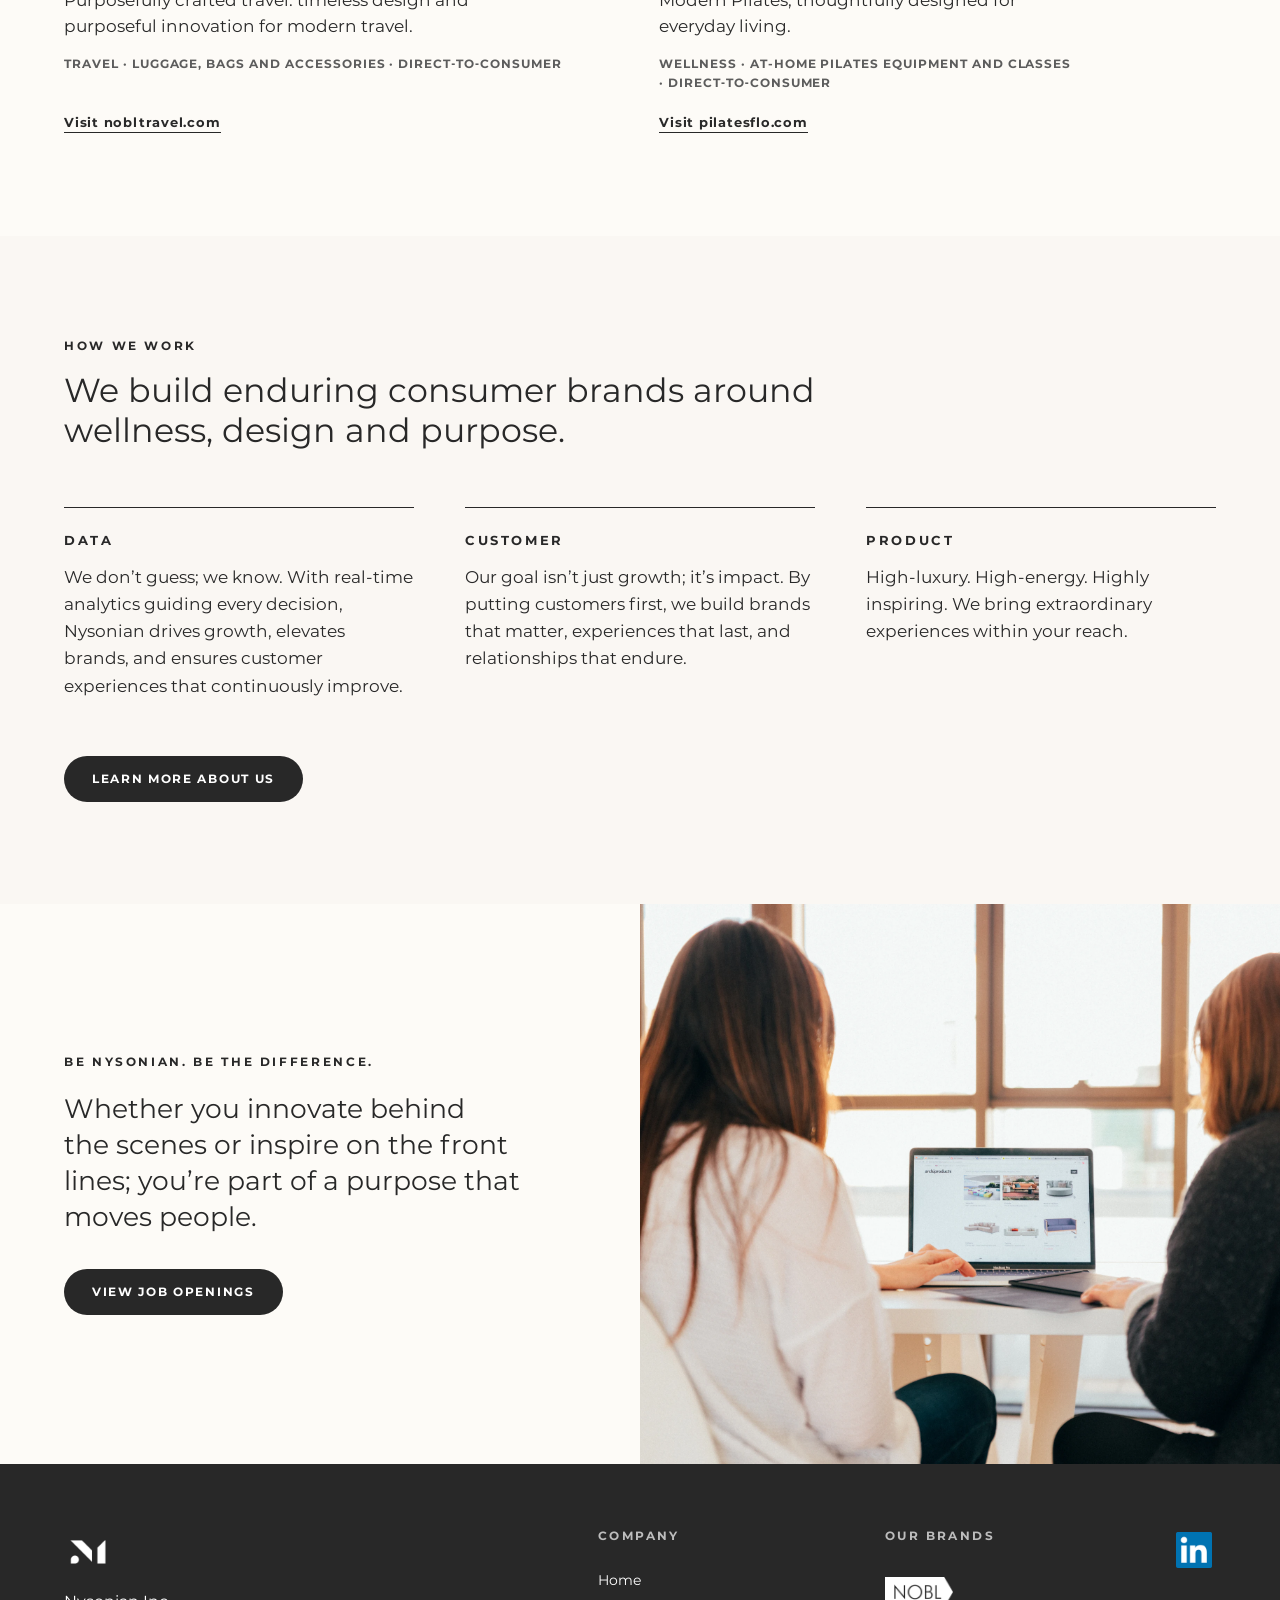
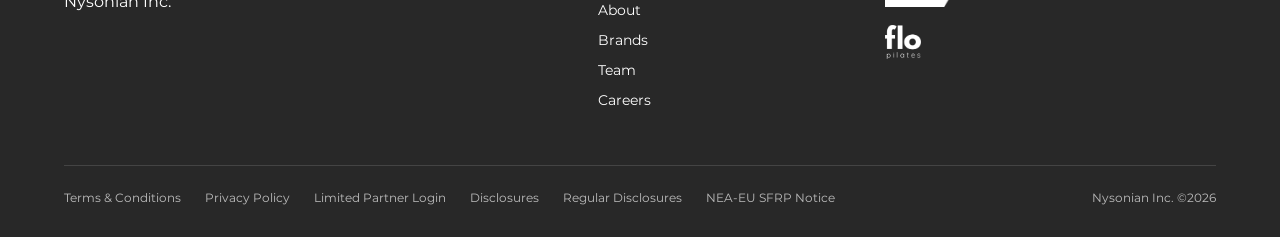
==== commit 9a8d0d0e: "fix(home): Be Nysonian photo - two colleagues at a laptop by a sunny window Free Unsplash License ph" ====
--- a/index.html
+++ b/index.html
@@ -108,7 +108,7 @@
         <p class="nh-careers__lead">Whether you innovate behind the scenes or inspire on the front lines; you’re part of a purpose that moves people.</p>
         <a class="nh-pill nh-pill--dark" href="https://www.linkedin.com/company/nysonian-inc/jobs/" target="_blank" rel="noopener">View job openings</a>
       </div>
-      <img class="nh-careers__img" src="assets/img/home-careers-hands.webp" width="2400" height="1600" loading="lazy" alt="A circle of colleagues reaching their hands into the middle together">
+      <img class="nh-careers__img" src="assets/img/home-careers-window.webp" width="2400" height="1600" loading="lazy" alt="Two colleagues working together at a laptop by a sunny window">
     </section>
   </main>
 
--- a/assets/css/styles.css
+++ b/assets/css/styles.css
@@ -185,7 +185,7 @@
 .nh-careers__text > * { max-width: 34rem; }
 .nh-careers__lead { margin-top: 1.375rem; font-size: calc(var(--h2) * .8); line-height: 1.35; }
 .nh-careers .nh-pill { margin-top: 2.125rem; }
-.nh-careers .nh-careers__img { width: 100%; height: 0; min-height: 100%; object-fit: cover; object-position: 50% 50%; }   /* height 0: the photo fills the row without making it taller; centred on the hands */
+.nh-careers .nh-careers__img { width: 100%; height: 0; min-height: 100%; object-fit: cover; object-position: 50% 50%; }   /* height 0: the photo fills the row without making it taller; centred on the two colleagues and the laptop */
 
 /* ---- about ------------------------------------------------------------- */
 /* hero: NOBL luggage left and flo activewear right, edge to edge; the cap keeps the mission on a laptop's
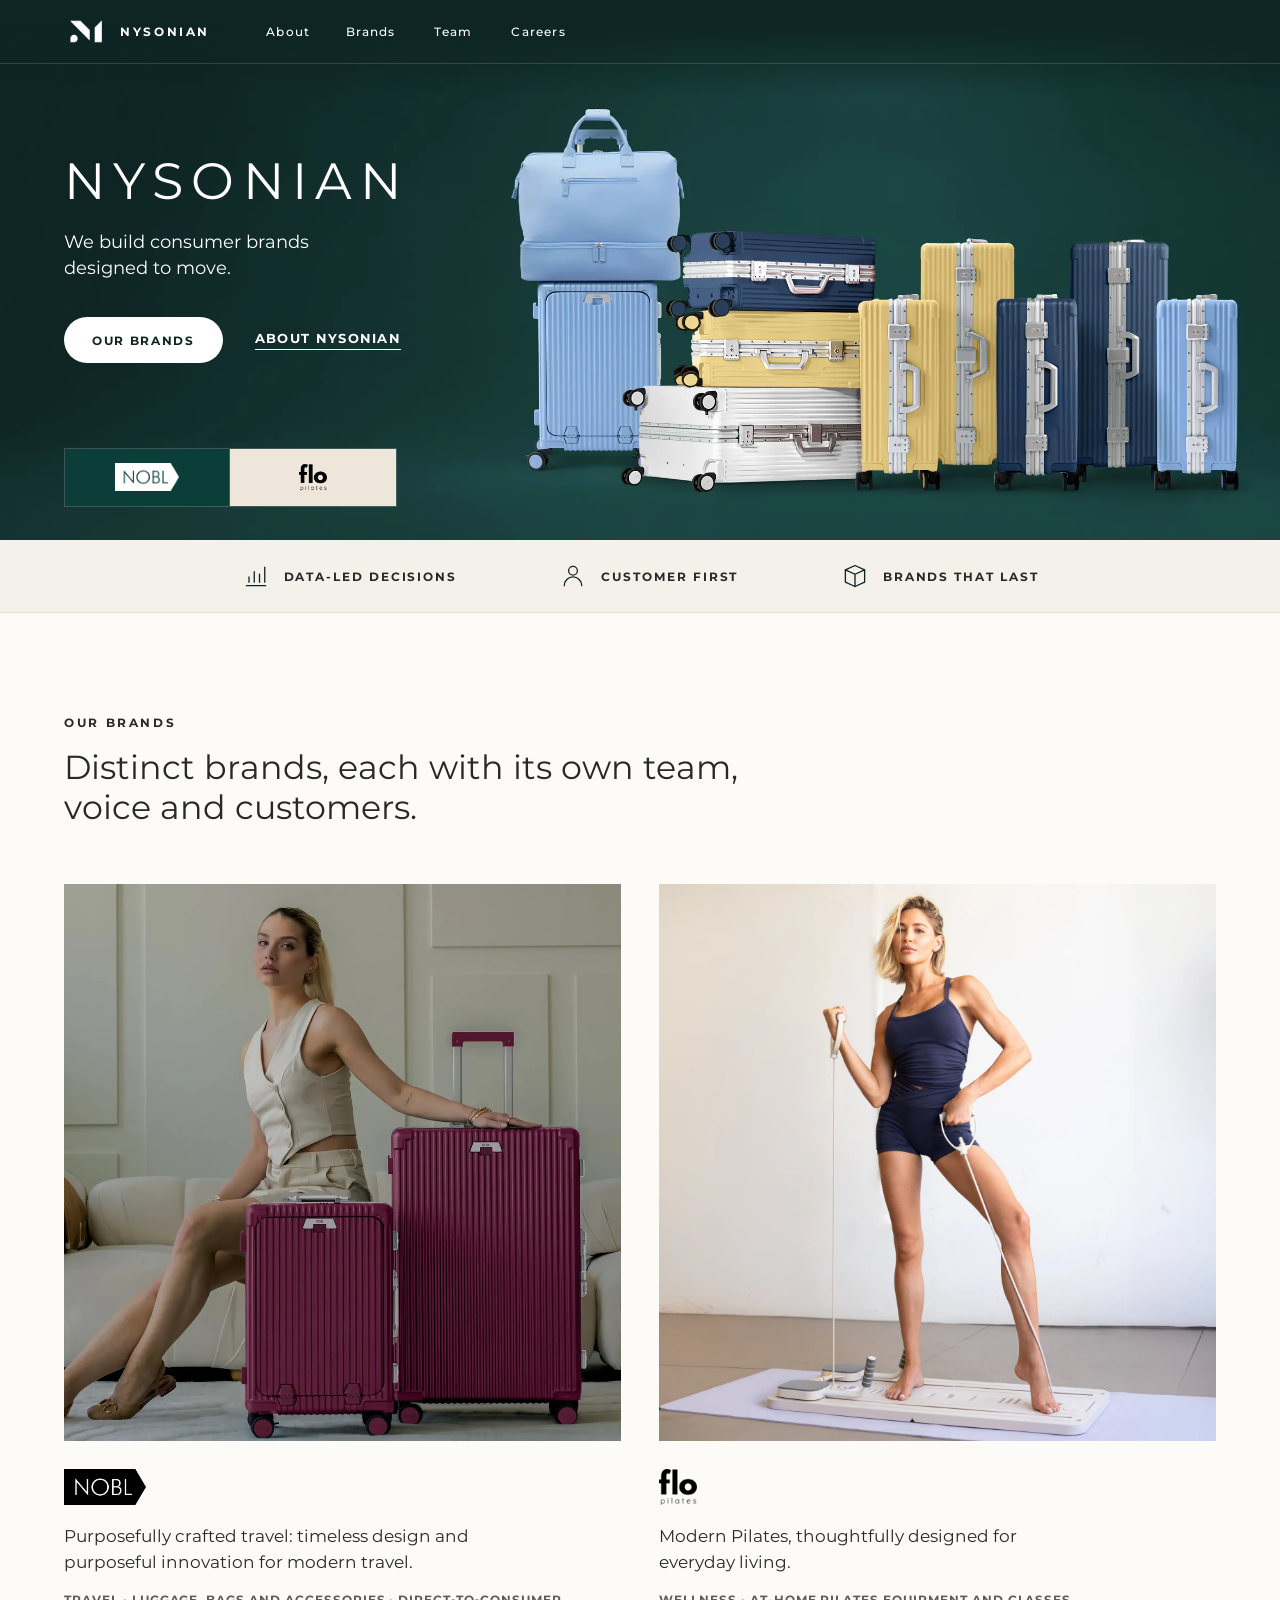
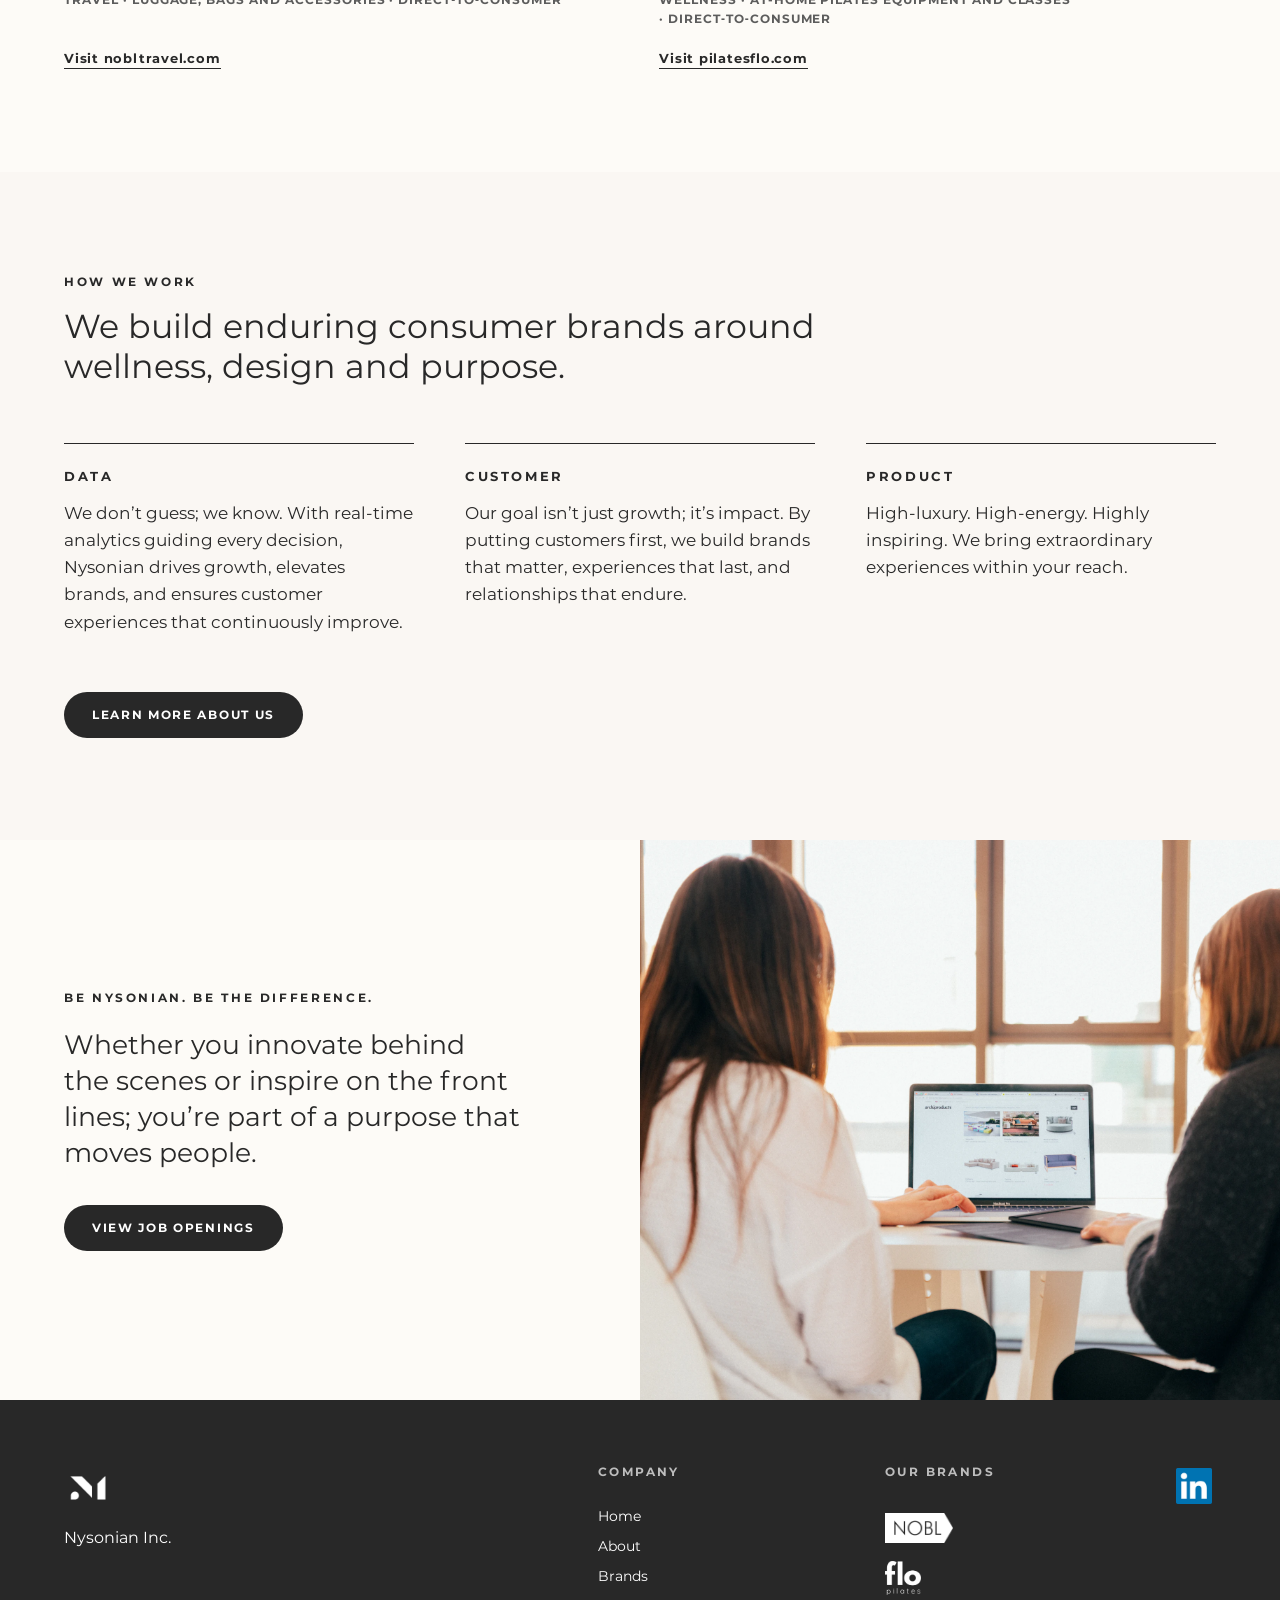
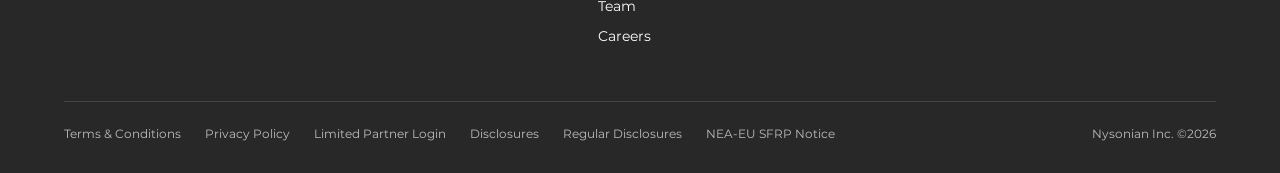
==== commit d7df0e98: "feat(home): transparent white header over the hero, and a new flo photo - home only: the header sits" ====
--- a/index.html
+++ b/index.html
@@ -73,7 +73,7 @@
           <a class="nh-brand__link" href="https://nobltravel.com/" target="_blank" rel="noopener">Visit nobltravel.com</a>
         </li>
         <li class="nh-brand">
-          <img class="nh-brand__img" src="assets/img/home-flo-reformer.webp" width="1100" height="1100" loading="lazy" alt="A woman stretching on a flo Pilates reformer at home">
+          <img class="nh-brand__img" src="assets/img/home-flo-board.webp" width="1600" height="1600" loading="lazy" alt="A woman working out with resistance bands on the flo Pilates board">
           <img class="nh-brand__logo nh-brand__logo--flo" src="assets/img/logo-flo-black.webp" width="400" height="378" loading="lazy" alt="flo Pilates">
           <p class="nh-brand__desc">Modern Pilates, thoughtfully designed for everyday living.</p>
           <p class="nh-brand__meta">Wellness <span aria-hidden="true">·</span> At-home Pilates equipment and classes <span aria-hidden="true">·</span> <span class="nowrap">Direct‑to‑consumer</span></p>
--- a/assets/css/styles.css
+++ b/assets/css/styles.css
@@ -98,6 +98,11 @@
 .site-nav .site-nav__home, .site-nav__foot { display: none; }   /* phone menu only: the logo is the home link on wide screens */
 .menu-toggle { display: none; }
 
+/* home: the header sits transparently over the dark hero, in white; the hero starts under it */
+.page-home .site-header { position: absolute; top: 0; left: 0; right: 0; border-bottom-color: rgba(255, 255, 255, .14); background: transparent; transition: background-color .2s ease; }
+.page-home :is(.site-header__logo span, .site-nav a, .menu-toggle) { color: var(--white); }
+.page-home .site-header__logo img { filter: brightness(0) invert(1); }
+
 /* ---- footer ------------------------------------------------------------ */
 .site-footer { padding: 4rem var(--edge) 2rem; background: var(--footer); color: var(--white); }
 .site-footer__top { display: grid; grid-template-columns: 2fr 1fr 1fr auto; gap: 2.5rem; align-items: start; }
@@ -130,7 +135,7 @@
   --rail-bottom: clamp(1.75rem, 2.6vw, 3.5rem);
   position: relative; display: flex; flex-direction: column; justify-content: center;
   width: 100%; aspect-ratio: 2474 / 1000; min-height: 33.75rem; max-height: min(calc(100svh - 8.5rem), 68rem);
-  padding: 2.5rem 0 calc(var(--rail-h) + var(--rail-bottom) + 2rem);
+  padding: calc(4rem + 2.5rem) 0 calc(var(--rail-h) + var(--rail-bottom) + 2rem);   /* 4rem: the header over the hero */
   overflow: hidden; background: var(--nobl-deep); color: var(--white);
 }
 .nh-hero__img img { position: absolute; left: 0; bottom: 0; width: 100%; max-width: none;
@@ -192,8 +197,8 @@
    first screen */
 .about-hero { display: grid; grid-template-columns: 1fr 1fr; width: 100%; aspect-ratio: 2200 / 921; max-height: max(15rem, min(calc(100svh - 15rem), 60rem)); overflow: hidden; background: #eceef1; }
 .about-hero img { width: 100%; height: 100%; min-height: 0; object-fit: cover; }
-.about-hero__nobl { object-position: 50% 60%; }   /* square file: the studio backdrop is extended above and below the cases, so the whole group fits the width */
-.about-hero__flo { object-position: 50% 20%; }
+.about-hero__nobl { object-position: 50% 60%; }   /* the coastal NOBL photo, cropped to match the flo half's scale */
+.about-hero__flo { object-position: 60% 35%; }   /* the wide coastal photo: keep her centred in the half */
 
 /* statements (About and Careers): a heading and one large line of copy, centred on a band */
 .statement { padding: var(--sec) var(--edge); text-align: center; }
@@ -268,7 +273,7 @@
 /* ---- careers ----------------------------------------------------------- */
 /* photo band, mission band, two white cards with a photo on the right */
 .careers-hero { width: 100%; aspect-ratio: 3 / 1; min-height: 18.75rem; max-height: 70svh; overflow: hidden; background: var(--ink); }
-.careers-hero img { width: 100%; height: 100%; object-fit: cover; object-position: 50% 22%; }   /* faces sit high in the photo */
+.careers-hero img { width: 100%; height: 100%; object-fit: cover; object-position: 50% 60%; }
 
 .careers-cards { display: flex; flex-direction: column; gap: clamp(1.5rem, 4vw, 3.5rem); padding: clamp(2rem, 5vw, 5rem) var(--edge); background: var(--strip); }
 .careers-card { display: grid; grid-template-columns: 7fr 5fr; min-height: clamp(26rem, 36vw, 37.5rem); background: var(--white); }
@@ -278,7 +283,7 @@
 .careers-card__text p { margin-top: 1.25rem; font-size: clamp(1.0625rem, .4vw + .8rem, 1.25rem); line-height: 1.55; }
 .careers-card .nh-pill { margin-top: 2rem; }
 .careers-card__img { overflow: hidden; background: var(--grey-100); }
-.careers-card__img img { object-position: 75% 50%; }   /* the video call: keep the laptop screen in view */
+.careers-card__img img { object-position: 50% 50%; }
 .careers-card--people .careers-card__img img { object-position: 50% 40%; }
 
 /* ---- hover: only on devices that really hover, so taps never leave a stuck hover state -------- */
@@ -318,6 +323,10 @@
     border-top: 1px solid var(--grey-100); background: var(--white); visibility: hidden; opacity: 0; transition: opacity .25s ease, visibility 0s linear .25s;
   }
   .menu-open .site-nav { visibility: visible; opacity: 1; transition: opacity .25s ease; }
+  .page-home.menu-open .site-header { background: var(--white); border-bottom-color: var(--grey-100); }
+  .page-home.menu-open :is(.site-header__logo span, .menu-toggle) { color: var(--ink); }
+  .page-home.menu-open .site-header__logo img { filter: none; }
+  .page-home .site-nav > a { color: var(--ink); }
   .menu-open { overflow: hidden; }
   /* large links on full-width rows, then the brands and LinkedIn pinned to the bottom, in thumb reach */
   .site-nav { padding-top: .5rem; }
@@ -341,7 +350,7 @@
   .nh-hero__img { order: 1; margin-top: .75rem; }
   .nh-hero__img img { position: static; width: 100%; -webkit-mask-image: linear-gradient(transparent, #000 18%, #000 80%, transparent); mask-image: linear-gradient(transparent, #000 18%, #000 80%, transparent); }
   /* the copy is centred over the centred photo and brand tiles, so the stacked hero reads on one axis */
-  .nh-hero__copy { max-width: none; padding: 2.5rem var(--pad) 0; text-align: center; }
+  .nh-hero__copy { max-width: none; padding: calc(4rem + 2rem) var(--pad) 0; text-align: center; }   /* clears the header over the hero */
   .nh-hero h1 { font-size: clamp(1.875rem, 8.5vw, 2.5rem); }
   .nh-hero__sub { max-width: 24ch; margin: 1rem auto 0; font-size: 1.0625rem; }
   .nh-hero .nh-actions { justify-content: center; margin-top: 1.5rem; }
@@ -422,6 +431,7 @@
   .site-footer__bottom { flex-direction: column; align-items: flex-start; margin-top: 2.5rem; }
   .about-hero { grid-template-columns: 1fr; aspect-ratio: auto; }
   .about-hero img { height: auto; aspect-ratio: 16 / 10; }
+  .about-hero__nobl { object-position: 50% 40%; }
   .about-cta { grid-template-columns: 1fr; }
   /* team: two people per row with smaller photos, so the page is not one long column */
   .team__grid { gap: 2.5rem 1rem; }
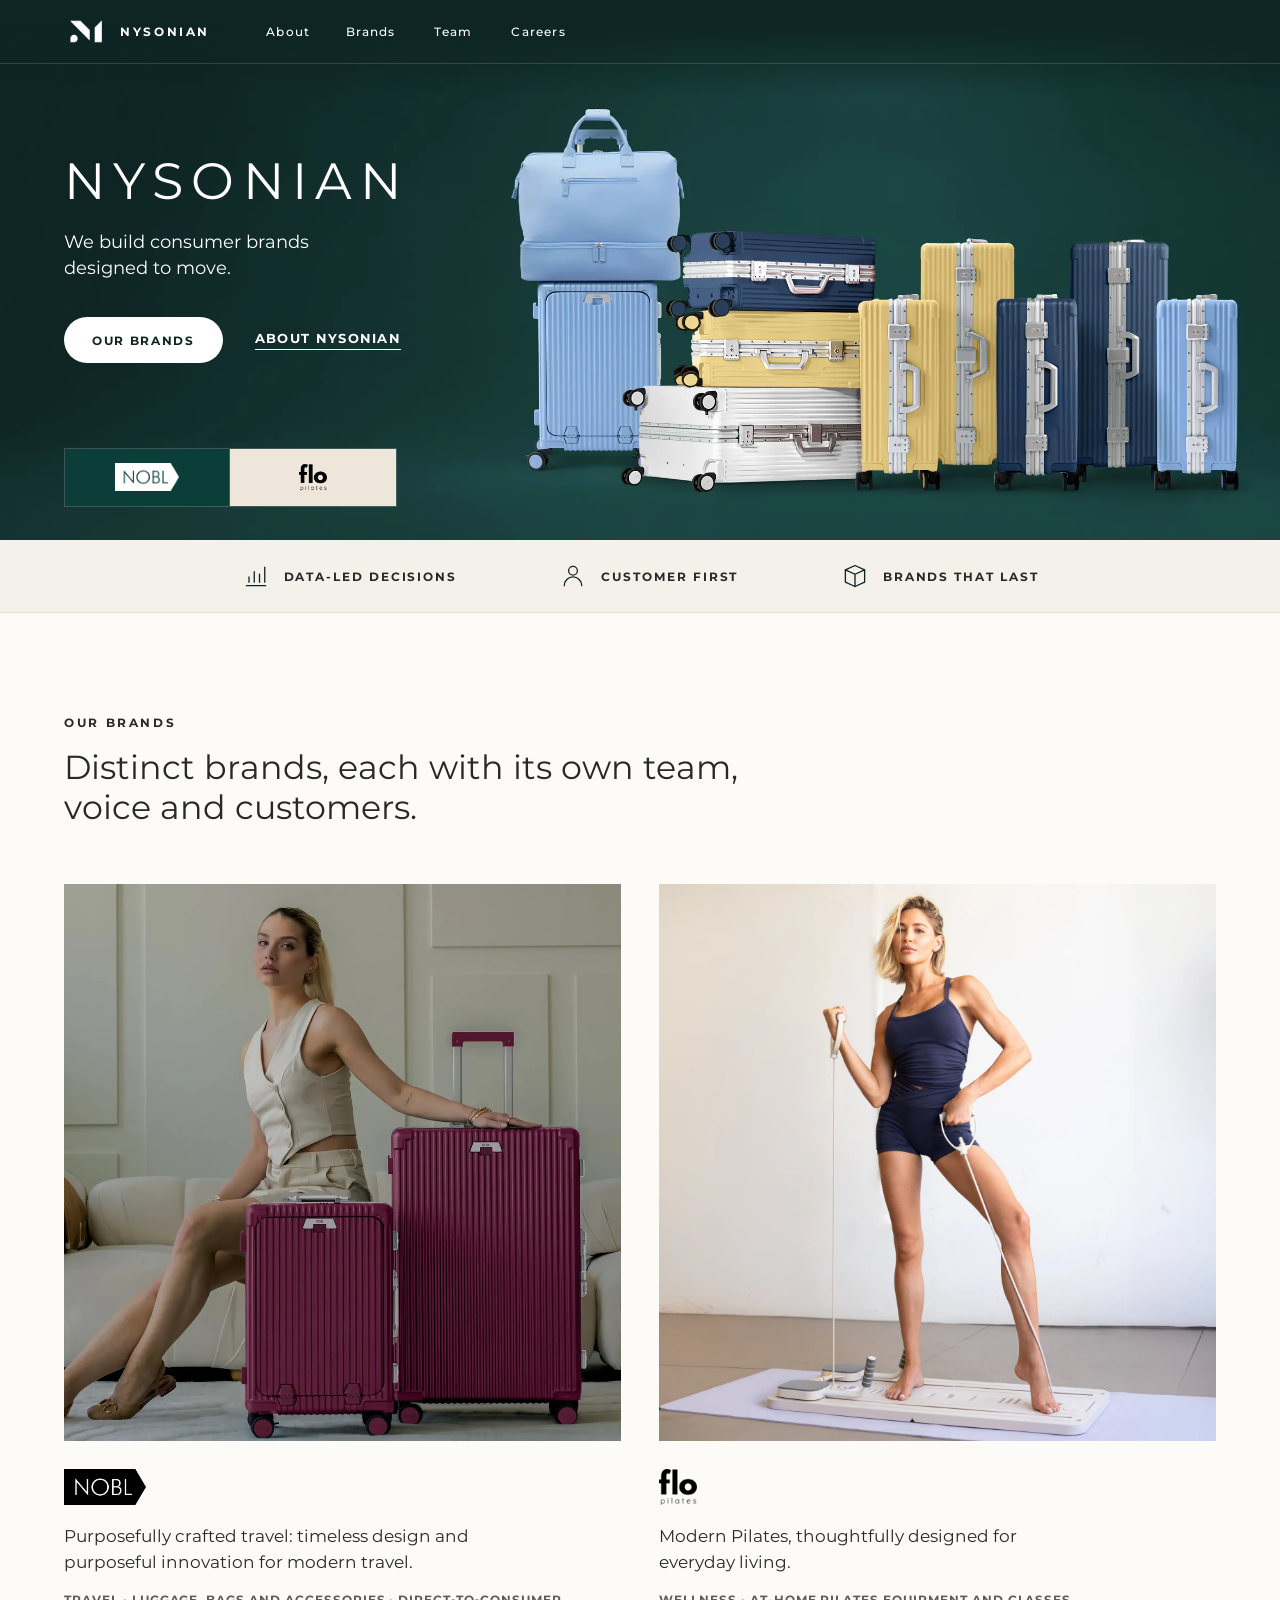
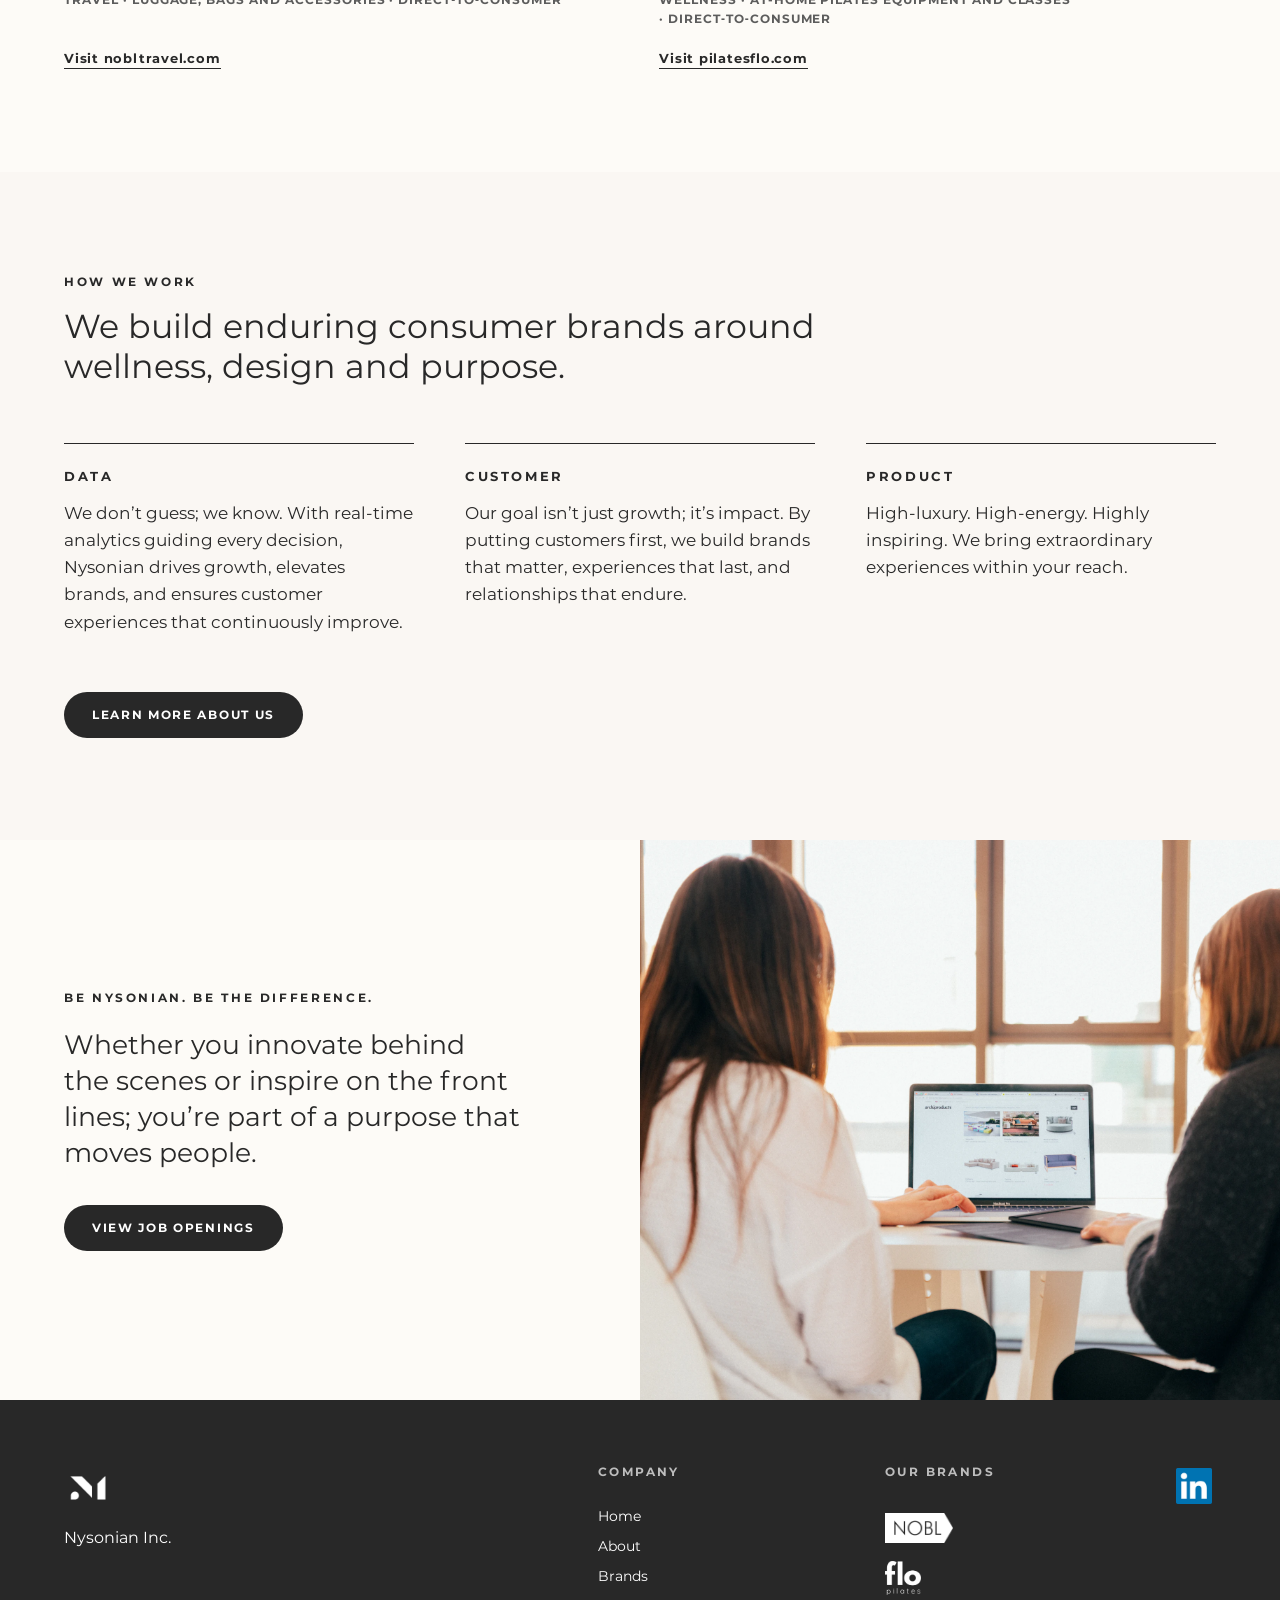
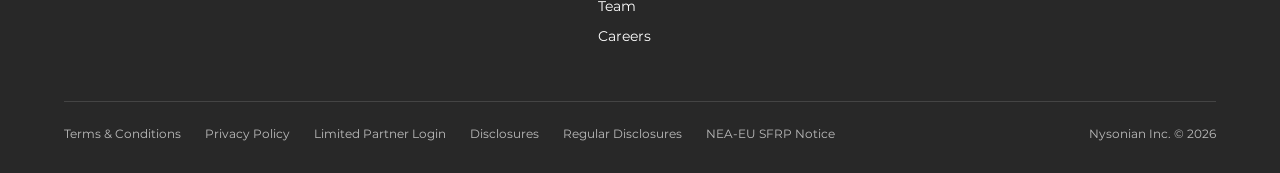
==== commit 5508761c: "chore(home): space after © in the footer copyright Co-Authored-By: Claude Opus 5.5 (1M context) <nor" ====
--- a/index.html
+++ b/index.html
@@ -142,7 +142,7 @@
         <li>Regular Disclosures</li>
         <li>NEA-EU SFRP Notice</li>
       </ul>
-      <p class="site-footer__copy">Nysonian Inc. ©2026</p>
+      <p class="site-footer__copy">Nysonian Inc. © 2026</p>
     </div>
   </footer>
 </body>
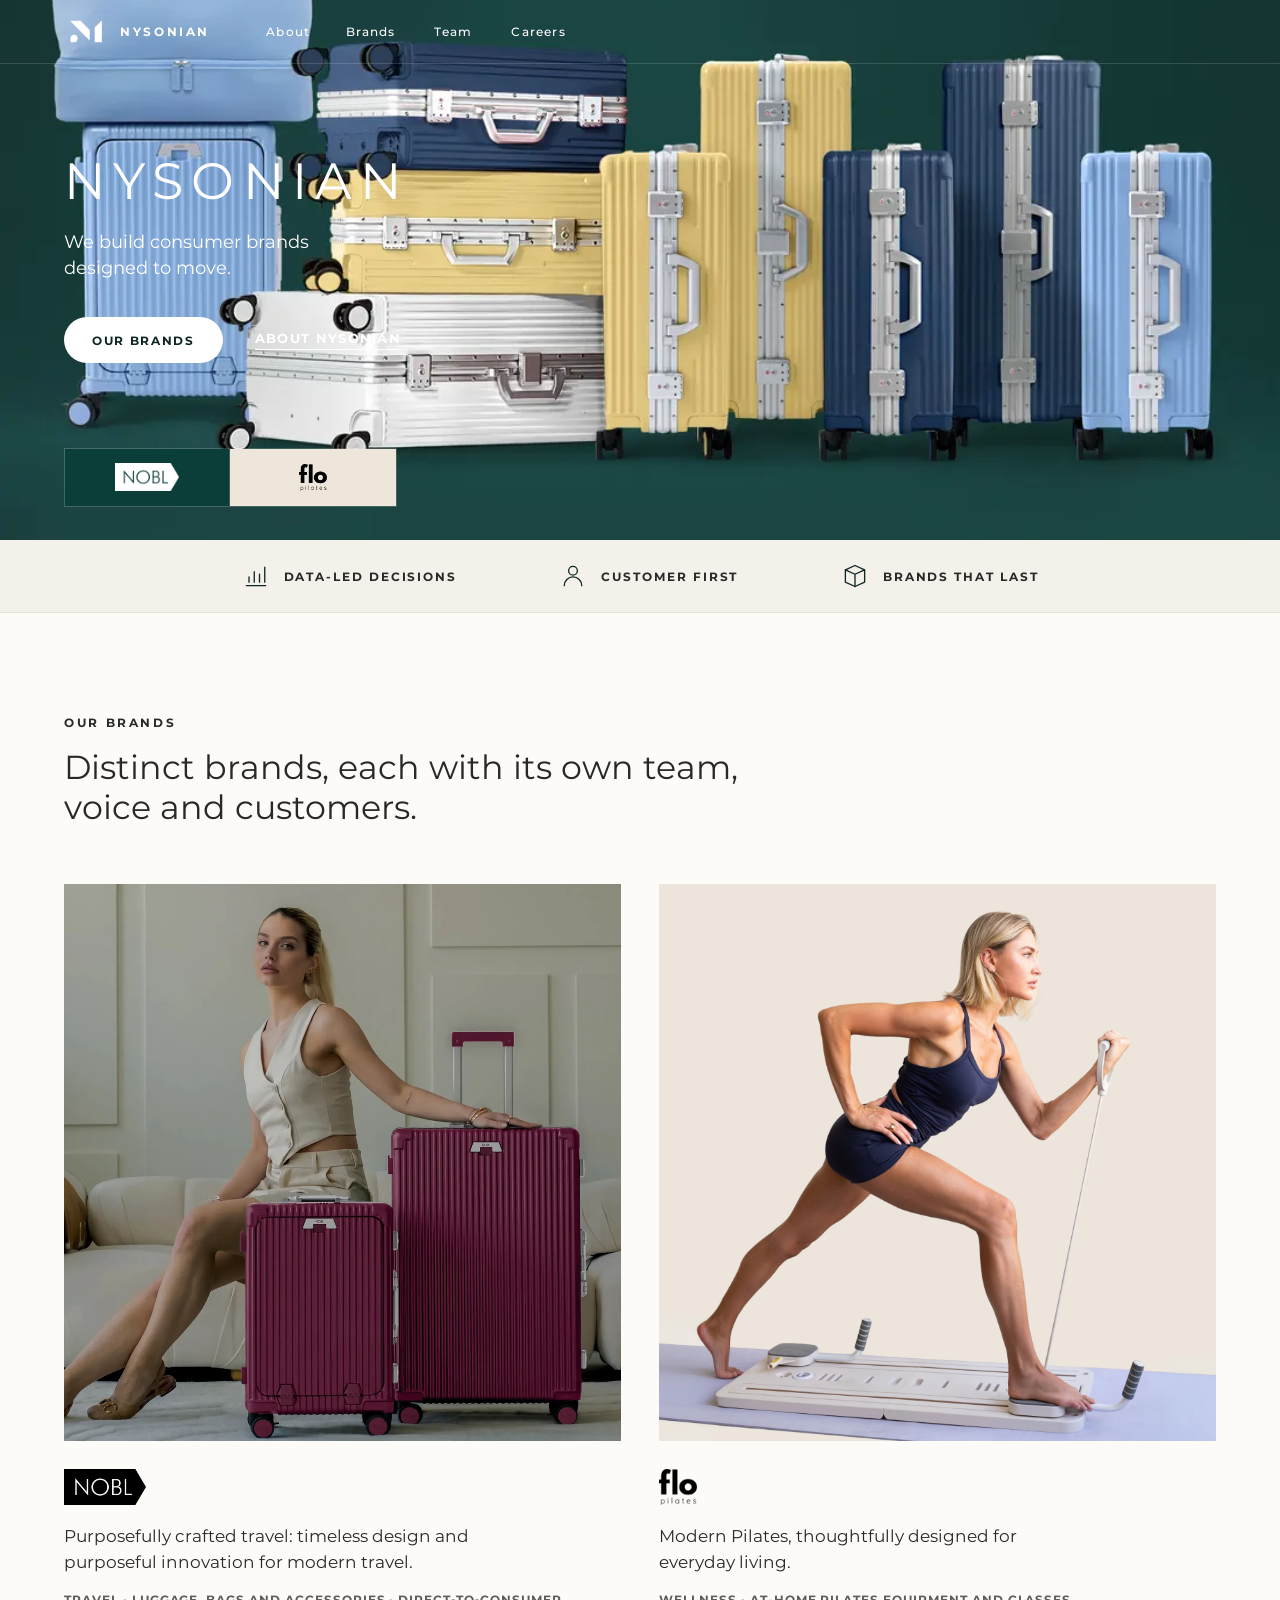
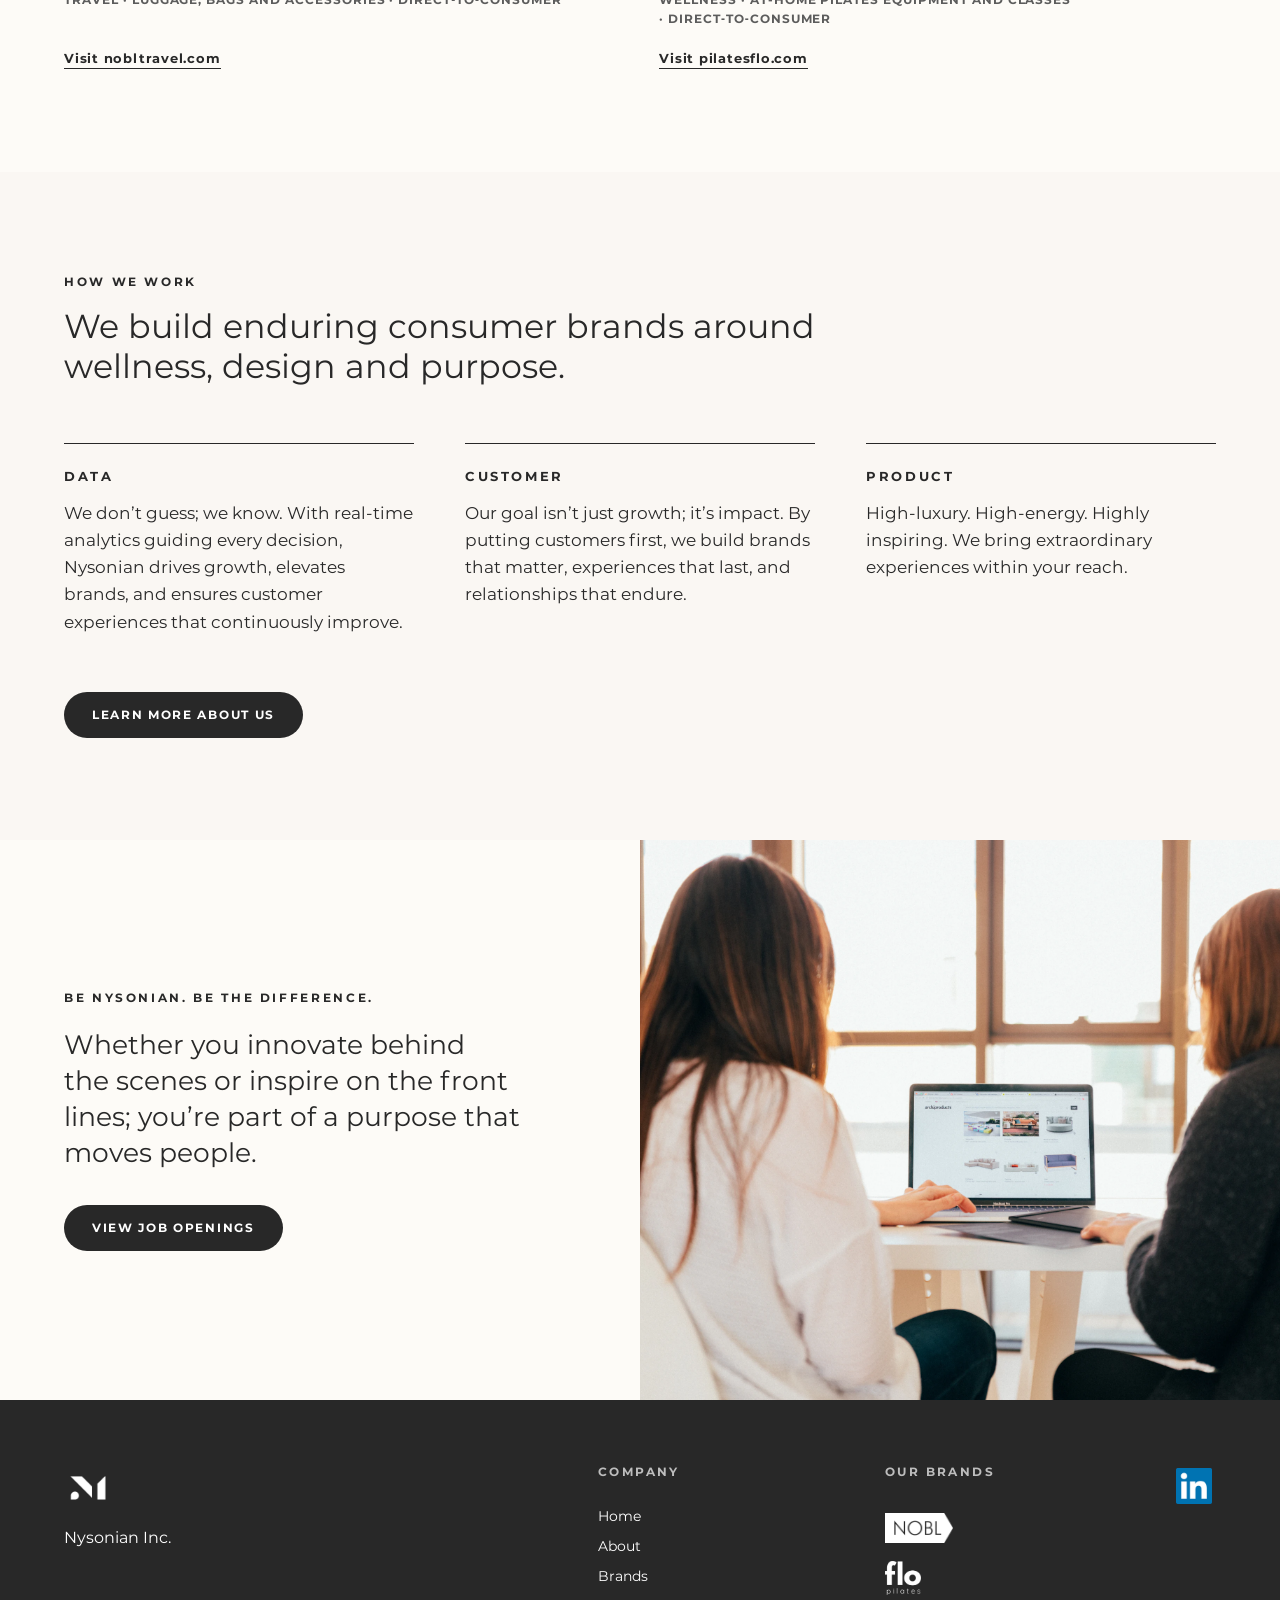
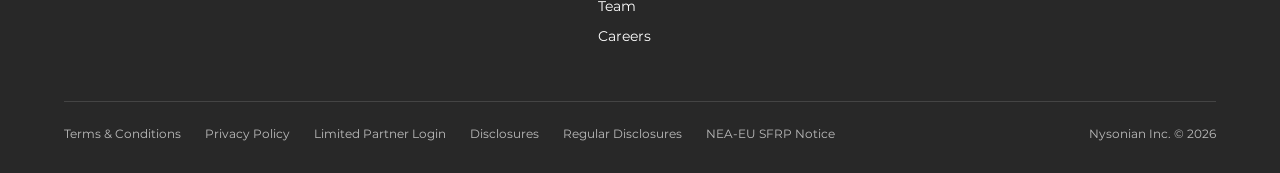
==== commit c766621b: "feat: new flo photos on home and brands, deeper sand flo panel - home, Our brands: flo card uses the" ====
--- a/index.html
+++ b/index.html
@@ -73,7 +73,7 @@
           <a class="nh-brand__link" href="https://nobltravel.com/" target="_blank" rel="noopener">Visit nobltravel.com</a>
         </li>
         <li class="nh-brand">
-          <img class="nh-brand__img" src="assets/img/home-flo-board.webp" width="1600" height="1600" loading="lazy" alt="A woman working out with resistance bands on the flo Pilates board">
+          <img class="nh-brand__img" src="assets/img/home-flo-lunge.webp" width="1600" height="1600" loading="lazy" alt="A woman in a resistance-band lunge on the flo Pilates board">
           <img class="nh-brand__logo nh-brand__logo--flo" src="assets/img/logo-flo-black.webp" width="400" height="378" loading="lazy" alt="flo Pilates">
           <p class="nh-brand__desc">Modern Pilates, thoughtfully designed for everyday living.</p>
           <p class="nh-brand__meta">Wellness <span aria-hidden="true">·</span> At-home Pilates equipment and classes <span aria-hidden="true">·</span> <span class="nowrap">Direct‑to‑consumer</span></p>
--- a/assets/css/styles.css
+++ b/assets/css/styles.css
@@ -240,7 +240,7 @@
 .brand-feature .nh-pill { margin-top: 2rem; }
 .brand-feature--nobl { --panel: var(--nobl-tile); }
 .brand-feature--nobl .brand-feature__text { color: var(--white); }
-.brand-feature--flo { --panel: var(--flo-beige); }
+.brand-feature--flo { --panel: #d9cbbb; }   /* deeper sand: stands apart from the beige studio photo */
 .brand-feature--flo .brand-feature__card { grid-template-columns: 639fr 641fr; }
 .brand-feature--flo .brand-feature__img { order: 2; }
 
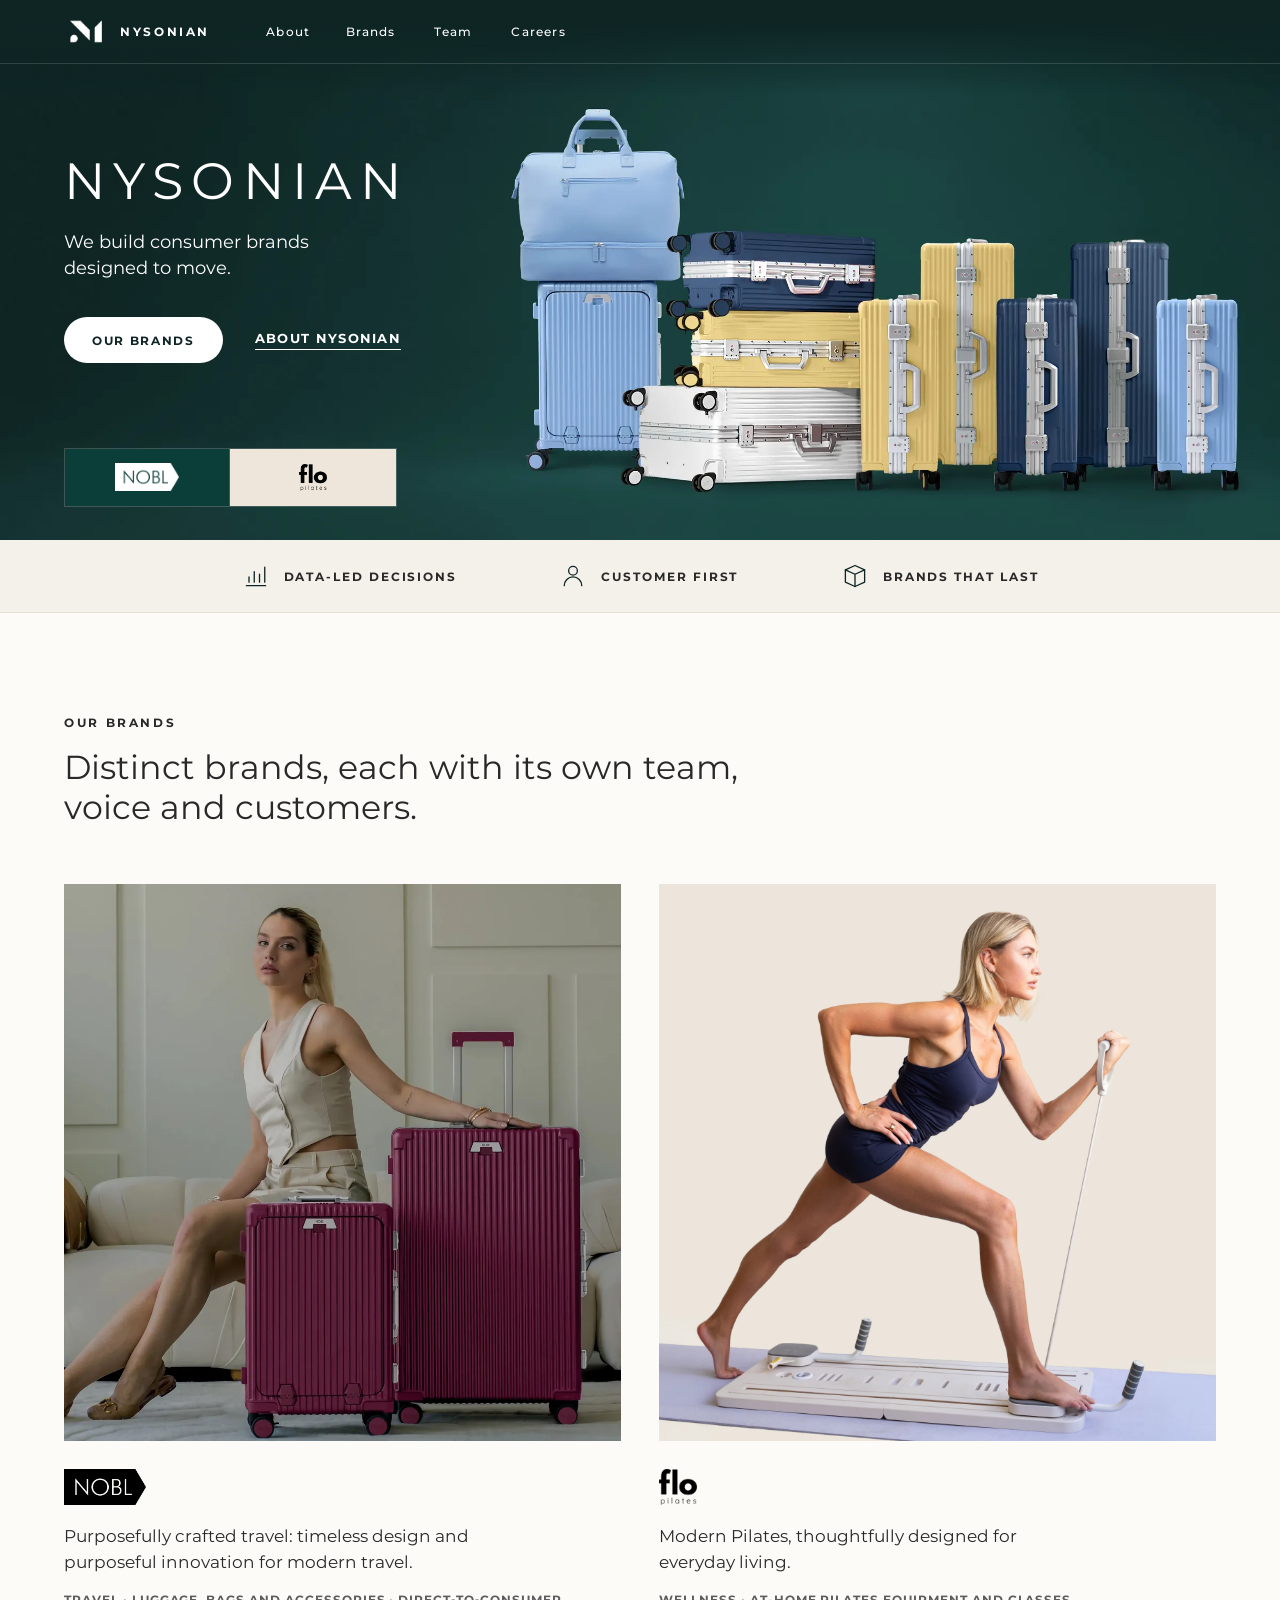
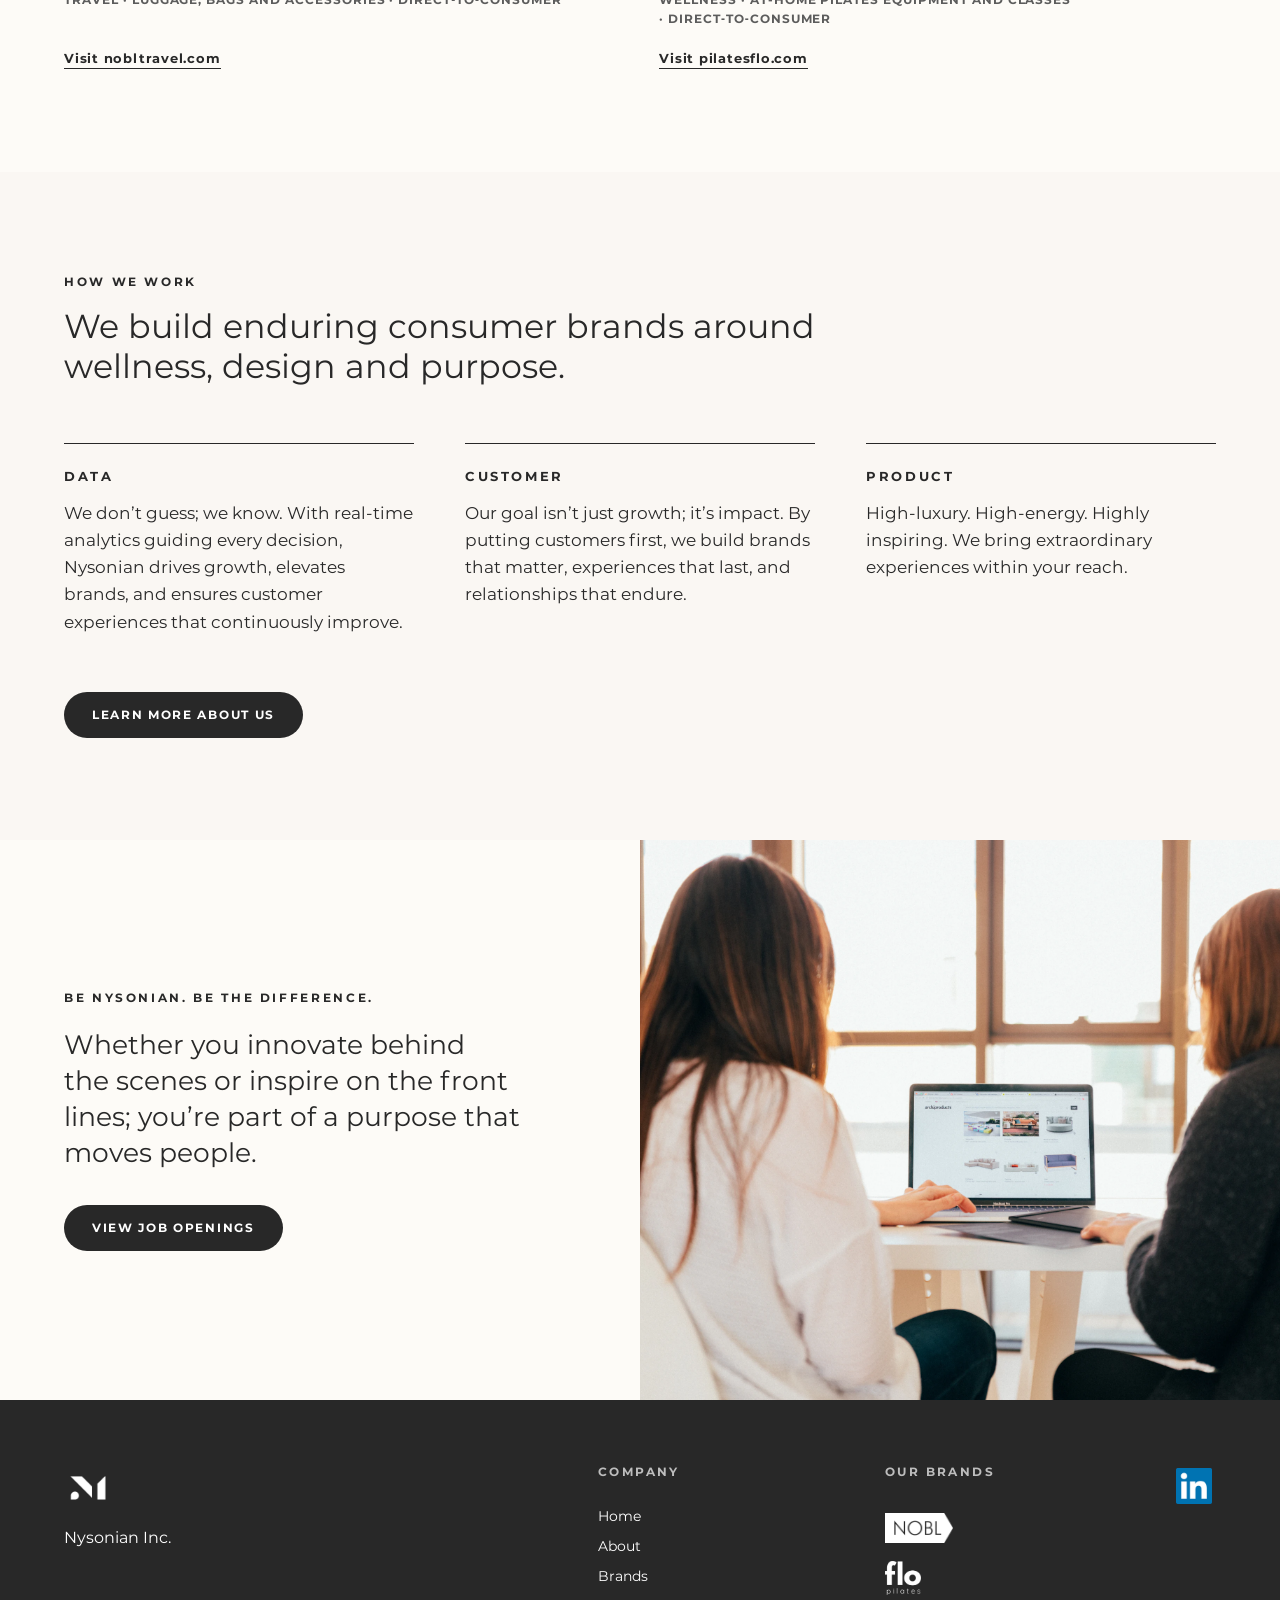
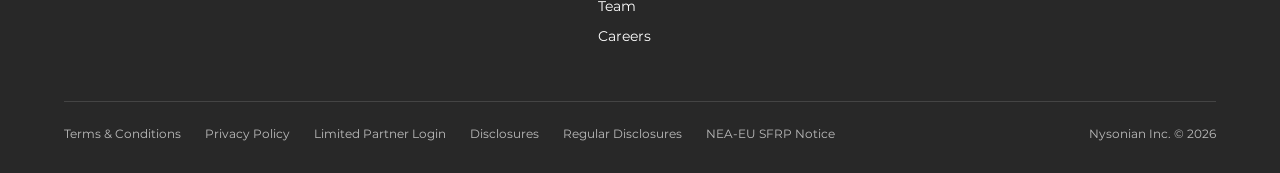
==== commit 8471c82e: "feat: clean URLs (no .html) via Vercel cleanUrls - vercel.json: cleanUrls true, so /about serves abo" ====
--- a/index.html
+++ b/index.html
@@ -16,13 +16,13 @@
 
   <header class="site-header">
     <button class="menu-toggle" type="button" aria-expanded="false" aria-controls="site-nav" aria-label="Open navigation menu"><span></span><span></span><span></span></button>
-    <a class="site-header__logo" href="index.html" aria-label="Nysonian Inc. home"><img src="assets/img/logo-mark-dark.webp" width="80" height="62" alt=""><span>Nysonian</span></a>
+    <a class="site-header__logo" href="/" aria-label="Nysonian Inc. home"><img src="assets/img/logo-mark-dark.webp" width="80" height="62" alt=""><span>Nysonian</span></a>
     <nav class="site-nav" id="site-nav" aria-label="Main">
-      <a class="site-nav__home" href="index.html" aria-current="page">Home</a>
-      <a href="about.html">About</a>
-      <a href="brands.html">Brands</a>
-      <a href="team.html">Team</a>
-      <a href="careers.html">Careers</a>
+      <a class="site-nav__home" href="/" aria-current="page">Home</a>
+      <a href="/about">About</a>
+      <a href="/brands">Brands</a>
+      <a href="/team">Team</a>
+      <a href="/careers">Careers</a>
       <div class="site-nav__foot">
         <p class="site-nav__label">Our brands</p>
         <div class="site-nav__brands">
@@ -44,7 +44,7 @@
         <p class="nh-hero__sub">We build consumer brands designed to move.</p>
         <div class="nh-actions">
           <a class="nh-pill nh-pill--light" href="#brands">Our brands</a>
-          <a class="nh-link" href="about.html">About Nysonian</a>
+          <a class="nh-link" href="/about">About Nysonian</a>
         </div>
       </div>
       <nav class="nh-rail" aria-label="Our brands">
@@ -99,7 +99,7 @@
           <p>High-luxury. High-energy. Highly inspiring. We bring extraordinary experiences within your reach.</p>
         </div>
       </div>
-      <a class="nh-pill nh-pill--dark" href="about.html">Learn more about us</a>
+      <a class="nh-pill nh-pill--dark" href="/about">Learn more about us</a>
     </section>
 
     <section class="nh-careers" aria-labelledby="careers-title">
@@ -120,11 +120,11 @@
       </div>
       <nav class="site-footer__nav" aria-label="Footer">
         <p class="site-footer__label">Company</p>
-        <a href="index.html">Home</a>
-        <a href="about.html">About</a>
-        <a href="brands.html">Brands</a>
-        <a href="team.html">Team</a>
-        <a href="careers.html">Careers</a>
+        <a href="/">Home</a>
+        <a href="/about">About</a>
+        <a href="/brands">Brands</a>
+        <a href="/team">Team</a>
+        <a href="/careers">Careers</a>
       </nav>
       <div class="site-footer__brands">
         <p class="site-footer__label">Our brands</p>
--- a/assets/css/styles.css
+++ b/assets/css/styles.css
@@ -240,7 +240,7 @@
 .brand-feature .nh-pill { margin-top: 2rem; }
 .brand-feature--nobl { --panel: var(--nobl-tile); }
 .brand-feature--nobl .brand-feature__text { color: var(--white); }
-.brand-feature--flo { --panel: #d9cbbb; }   /* deeper sand: stands apart from the beige studio photo */
+.brand-feature--flo { --panel: #e6dcd0; }   /* light sand, one step darker than the photo's beige (#ede5dc) */
 .brand-feature--flo .brand-feature__card { grid-template-columns: 639fr 641fr; }
 .brand-feature--flo .brand-feature__img { order: 2; }
 
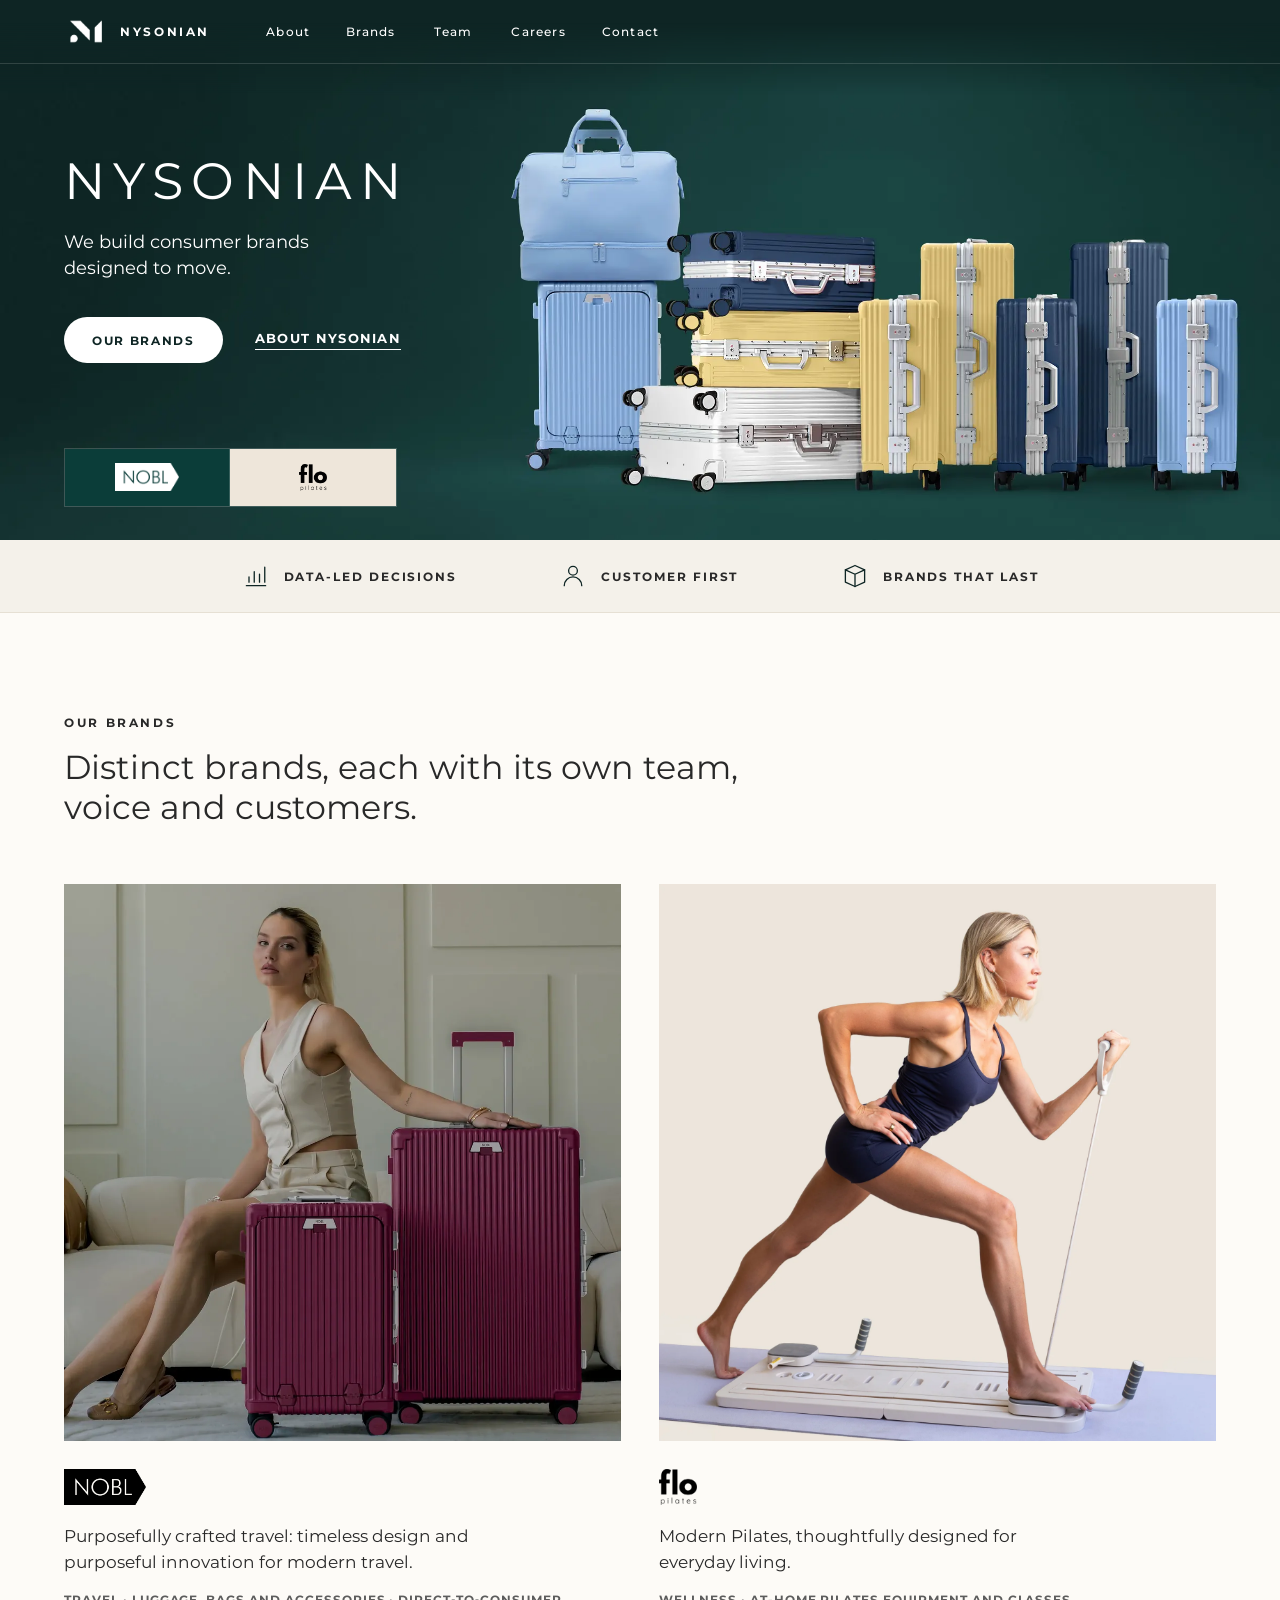
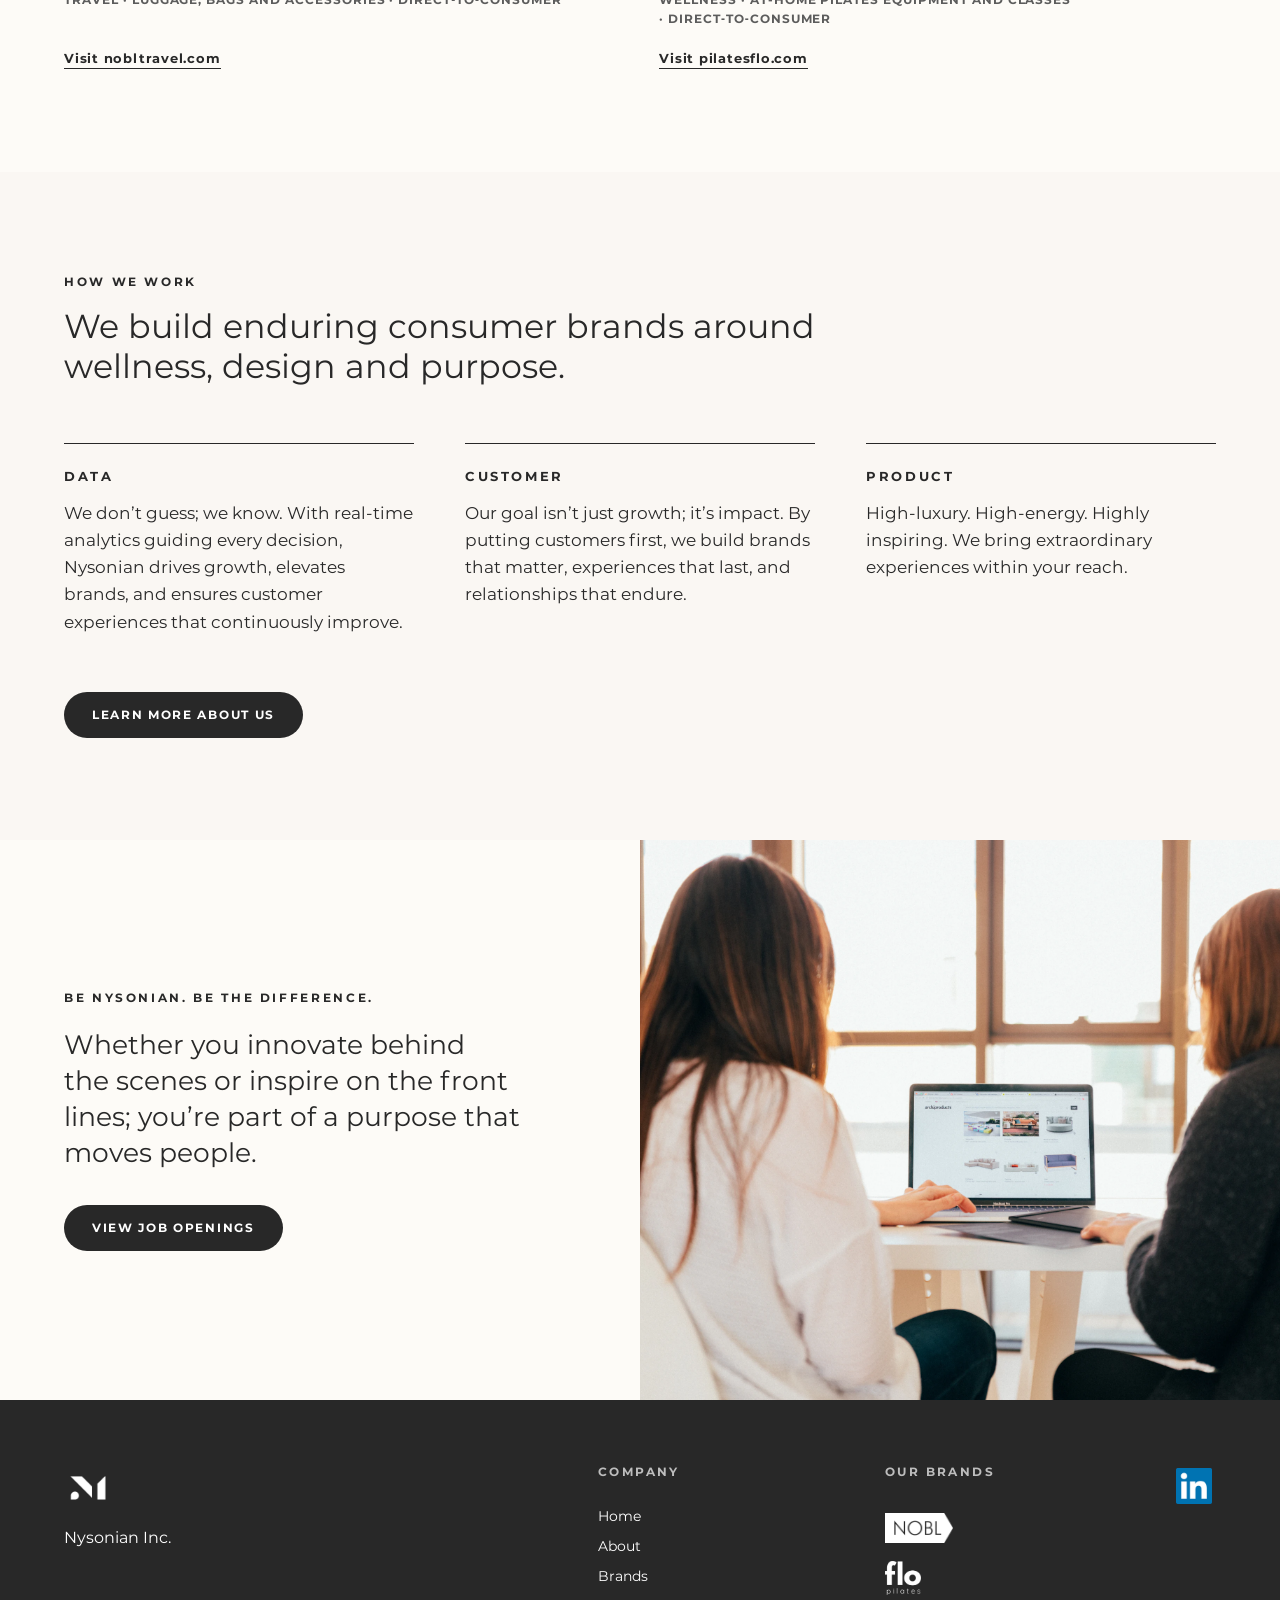
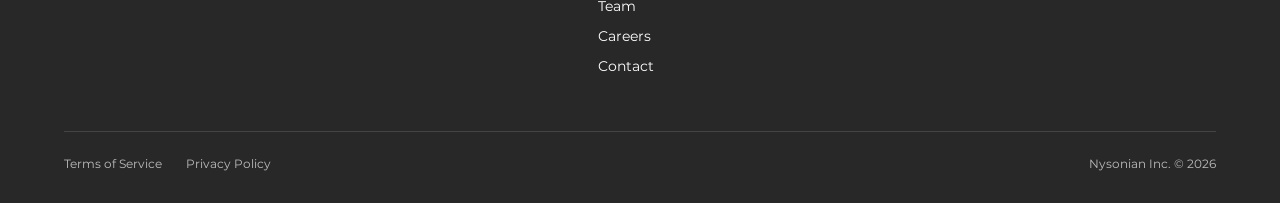
==== commit 5b77763b: "feat: add contact page, terms of service and privacy policy - Contact page with a topic bar and a fo" ====
--- a/index.html
+++ b/index.html
@@ -23,6 +23,7 @@
       <a href="/brands">Brands</a>
       <a href="/team">Team</a>
       <a href="/careers">Careers</a>
+      <a href="/contact">Contact</a>
       <div class="site-nav__foot">
         <p class="site-nav__label">Our brands</p>
         <div class="site-nav__brands">
@@ -125,6 +126,7 @@
         <a href="/brands">Brands</a>
         <a href="/team">Team</a>
         <a href="/careers">Careers</a>
+        <a href="/contact">Contact</a>
       </nav>
       <div class="site-footer__brands">
         <p class="site-footer__label">Our brands</p>
@@ -135,12 +137,8 @@
     </div>
     <div class="site-footer__bottom">
       <ul class="site-footer__legal">
-        <li>Terms &amp; Conditions</li>
-        <li>Privacy Policy</li>
-        <li>Limited Partner Login</li>
-        <li>Disclosures</li>
-        <li>Regular Disclosures</li>
-        <li>NEA-EU SFRP Notice</li>
+        <li><a href="/terms-of-service">Terms of Service</a></li>
+        <li><a href="/privacy-policy">Privacy Policy</a></li>
       </ul>
       <p class="site-footer__copy">Nysonian Inc. © 2026</p>
     </div>
--- a/assets/css/styles.css
+++ b/assets/css/styles.css
@@ -262,9 +262,9 @@
    centred, so no one is left alone at the edge */
 .team { padding: var(--sec) var(--edge); text-align: center; }
 .team h1 { margin-top: 1.125rem; font-size: var(--h2); font-weight: 400; line-height: 1.2; }
-.team__grid { display: flex; flex-wrap: wrap; justify-content: center; gap: 3.5rem 1.5rem; margin-top: clamp(2.5rem, 5vw, 4rem); }
-.member { display: flex; flex: 0 1 clamp(13rem, 23%, 18rem); flex-direction: column; align-items: center; }
-.member__photo { width: min(13.5rem, 100%); aspect-ratio: 1; border-radius: 50%; object-fit: cover; background: var(--grey-100); }
+.team__grid { display: flex; flex-wrap: wrap; justify-content: center; gap: 3.5rem 2rem; max-width: 64rem; margin: clamp(2.5rem, 5vw, 4rem) auto 0; }   /* three per row from tablet up */
+.member { display: flex; flex: 0 1 calc((100% - 4rem) / 3); flex-direction: column; align-items: center; }
+.member__photo { width: min(15rem, 100%); aspect-ratio: 1; border-radius: 50%; object-fit: cover; background: var(--grey-100); }
 .member__name { margin-top: 1.5rem; font-size: 1.125rem; font-weight: 700; color: var(--ink); }
 .member__linkedin { order: 1; display: flex; align-items: center; justify-content: center; width: 2.75rem; height: 2.75rem; margin-top: .25rem; }
 .member__linkedin img { width: 2rem; height: 2rem; filter: brightness(.6); }   /* the grey icon, darkened to 3:1 on the page */
@@ -287,6 +287,74 @@
 .careers-card--people .careers-card__img img { object-position: 50% 40%; }
 
 /* ---- hover: only on devices that really hover, so taps never leave a stuck hover state -------- */
+/* ---- contact page ------------------------------------------------------ */
+.contact { display: grid; grid-template-columns: minmax(0, 1fr); gap: clamp(2.5rem, 5vw, 5rem); padding: clamp(3rem, 6vw, 5.5rem) var(--edge) var(--sec); }
+@media (min-width: 900px) { .contact { grid-template-columns: minmax(0, 5fr) minmax(0, 7fr); align-items: start; } }
+.contact h1 { margin-top: 1rem; font-size: var(--h2); font-weight: 400; line-height: 1.2; }
+.contact__lead { max-width: 30rem; margin-top: 1.25rem; font-size: var(--body); line-height: 1.7; color: var(--ink-soft); }
+.contact__ways { display: grid; gap: 1.25rem; max-width: 30rem; margin-top: clamp(2rem, 4vw, 3rem); padding-top: clamp(1.5rem, 3vw, 2rem); border-top: 1px solid #e3ded6; }
+.contact__ways div { display: grid; grid-template-columns: 5.5rem minmax(0, 1fr); align-items: baseline; gap: 1rem; }
+.contact__ways dt { font-size: .6875rem; font-weight: 700; letter-spacing: .16em; text-transform: uppercase; color: var(--ink-soft); }
+.contact__ways a { font-size: var(--body); text-decoration: underline; text-decoration-color: #b9b2a7; text-underline-offset: .2em; }
+.contact-form { display: grid; gap: 1.5rem; padding: clamp(1.5rem, 4vw, 3rem); background: var(--strip); }
+.contact-form__row { display: grid; gap: 1.5rem; }
+@media (min-width: 600px) { .contact-form__row { grid-template-columns: 1fr 1fr; } }
+.contact-form :is(.field, legend) { font-size: .6875rem; font-weight: 700; letter-spacing: .16em; text-transform: uppercase; }
+.contact-form .field { display: grid; gap: .625rem; }
+.contact-form :is(input:not([type="radio"]), textarea) { width: 100%; min-height: 3.25rem; padding: .875rem 1rem; border: 1px solid #d9d3c9; border-radius: 0; background: var(--white); font: inherit; font-size: 1rem; font-weight: 400; letter-spacing: normal; text-transform: none; color: var(--ink); transition: border-color .2s ease; }
+.contact-form textarea { min-height: 10rem; line-height: 1.6; resize: vertical; }
+.contact-form ::placeholder { color: #9c968d; opacity: 1; }
+.contact-form :is(input:not([type="radio"]), textarea):focus { border-color: var(--ink); outline: 1px solid var(--ink); outline-offset: 0; }
+.contact-form__topics { margin: 0; padding: 0; border: 0; min-width: 0; }
+.contact-form__topics legend { margin-bottom: .875rem; padding: 0; }
+.contact-chips { display: grid; grid-template-columns: repeat(2, minmax(0, 1fr)); gap: .25rem; padding: .3125rem; border: 1px solid #d9d3c9; border-radius: 1.75rem; background: var(--white); }
+.contact-form__topics { container-type: inline-size; }
+@container (min-width: 36rem) { .contact-chips { grid-template-columns: repeat(4, minmax(0, 1fr)); border-radius: 3rem; } }
+.contact-chips label { position: relative; display: flex; cursor: pointer; }
+.contact-chips input { position: absolute; inset: 0; z-index: 1; opacity: 0; margin: 0; cursor: pointer; }
+.contact-chips span { display: flex; flex: 1; align-items: center; justify-content: center; gap: .5rem; min-height: 2.75rem; padding: .5rem .75rem; border-radius: 3rem; font-size: .8125rem; font-weight: 600; letter-spacing: .02em; color: var(--ink-soft); white-space: nowrap; transition: background-color .2s ease, color .2s ease, box-shadow .2s ease; }
+.contact-chips svg { flex: none; opacity: .75; }
+.contact-chips input:checked + span { background: var(--ink); color: var(--white); box-shadow: 0 2px 6px rgb(40 40 40 / .18); }
+.contact-chips input:checked + span svg { opacity: 1; }
+.contact-chips input:focus-visible + span { outline: 2px solid var(--ink); outline-offset: 2px; }
+.contact-form__trap { position: absolute; left: -9999px; }
+.contact-form__foot { display: flex; flex-wrap: wrap; align-items: center; gap: 1rem 1.5rem; margin-top: .25rem; }
+.contact-form__note { flex: 1 1 14rem; font-size: .8125rem; line-height: 1.5; color: var(--ink-soft); }
+.contact-form__note a { text-decoration: underline; text-underline-offset: .15em; }
+.contact-form .nh-pill { min-width: 11rem; border: 0; cursor: pointer; }
+.contact-form .nh-pill:disabled { opacity: .6; cursor: wait; }
+.contact-form__status { font-size: .9375rem; }
+.contact-form__status:empty { display: none; }
+.contact-form__status.is-error { color: #a12a1f; }
+@media (hover: hover) {
+  .contact-chips label:hover input:not(:checked) + span { background: var(--strip); color: var(--ink); }
+  .contact__ways a:hover { text-decoration-color: currentColor; }
+}
+
+/* ---- legal pages (privacy policy) -------------------------------------- */
+.legal { max-width: 46rem; margin: 0 auto; padding: clamp(3rem, 6vw, 5rem) var(--pad) var(--sec); font-size: var(--body); line-height: 1.7; color: var(--ink); }
+.legal h1 { font-size: var(--h2); font-weight: 400; line-height: 1.2; margin-bottom: 2rem; }
+.legal h2 { margin-top: 2.75rem; font-size: 1.25rem; font-weight: 700; line-height: 1.35; }
+.legal h3 { margin-top: 2rem; font-size: 1.0625rem; font-weight: 700; font-style: italic; line-height: 1.4; }
+.legal p { margin-top: 1rem; overflow-wrap: break-word; }
+.legal ul { margin: 1rem 0 0; padding-left: 1.25rem; list-style: disc; }
+.legal li { margin-top: .625rem; overflow-wrap: break-word; }
+.legal a { text-decoration: underline; text-underline-offset: .15em; }
+.legal .legal__schedule { margin-top: 4rem; text-align: center; }
+.legal .legal__schedule ~ h3::before { content: "\25CF"; margin-right: .6em; font-style: normal; }
+.legal__table { margin-top: 1.25rem; overflow-x: auto; }
+.legal table { width: 100%; border-collapse: collapse; font-size: .9375rem; line-height: 1.55; }
+.legal th, .legal td { padding: .75rem .875rem; border: 1px solid #cfcac2; text-align: left; vertical-align: top; }
+.legal th { background: var(--strip); font-weight: 700; }
+@media (max-width: 599px) {
+  .legal table, .legal thead, .legal tbody, .legal tr, .legal th, .legal td { display: block; }
+  .legal thead { display: none; }
+  .legal tr { border: 1px solid #cfcac2; margin-top: .75rem; }
+  .legal td { border: 0; }
+  .legal td + td { border-top: 1px solid #e3ded6; }
+  .legal td::before { content: attr(data-label); display: block; margin-bottom: .25rem; font-size: .75rem; font-weight: 700; letter-spacing: .08em; text-transform: uppercase; color: #6b6b6b; }
+}
+
 @media (hover: hover) {
   .site-nav a:hover::after { transform: none; }
   .site-footer a:hover, .nh-link:hover, .nh-brand__link:hover, .brands-who__link:hover, .member__linkedin:hover { opacity: .7; }
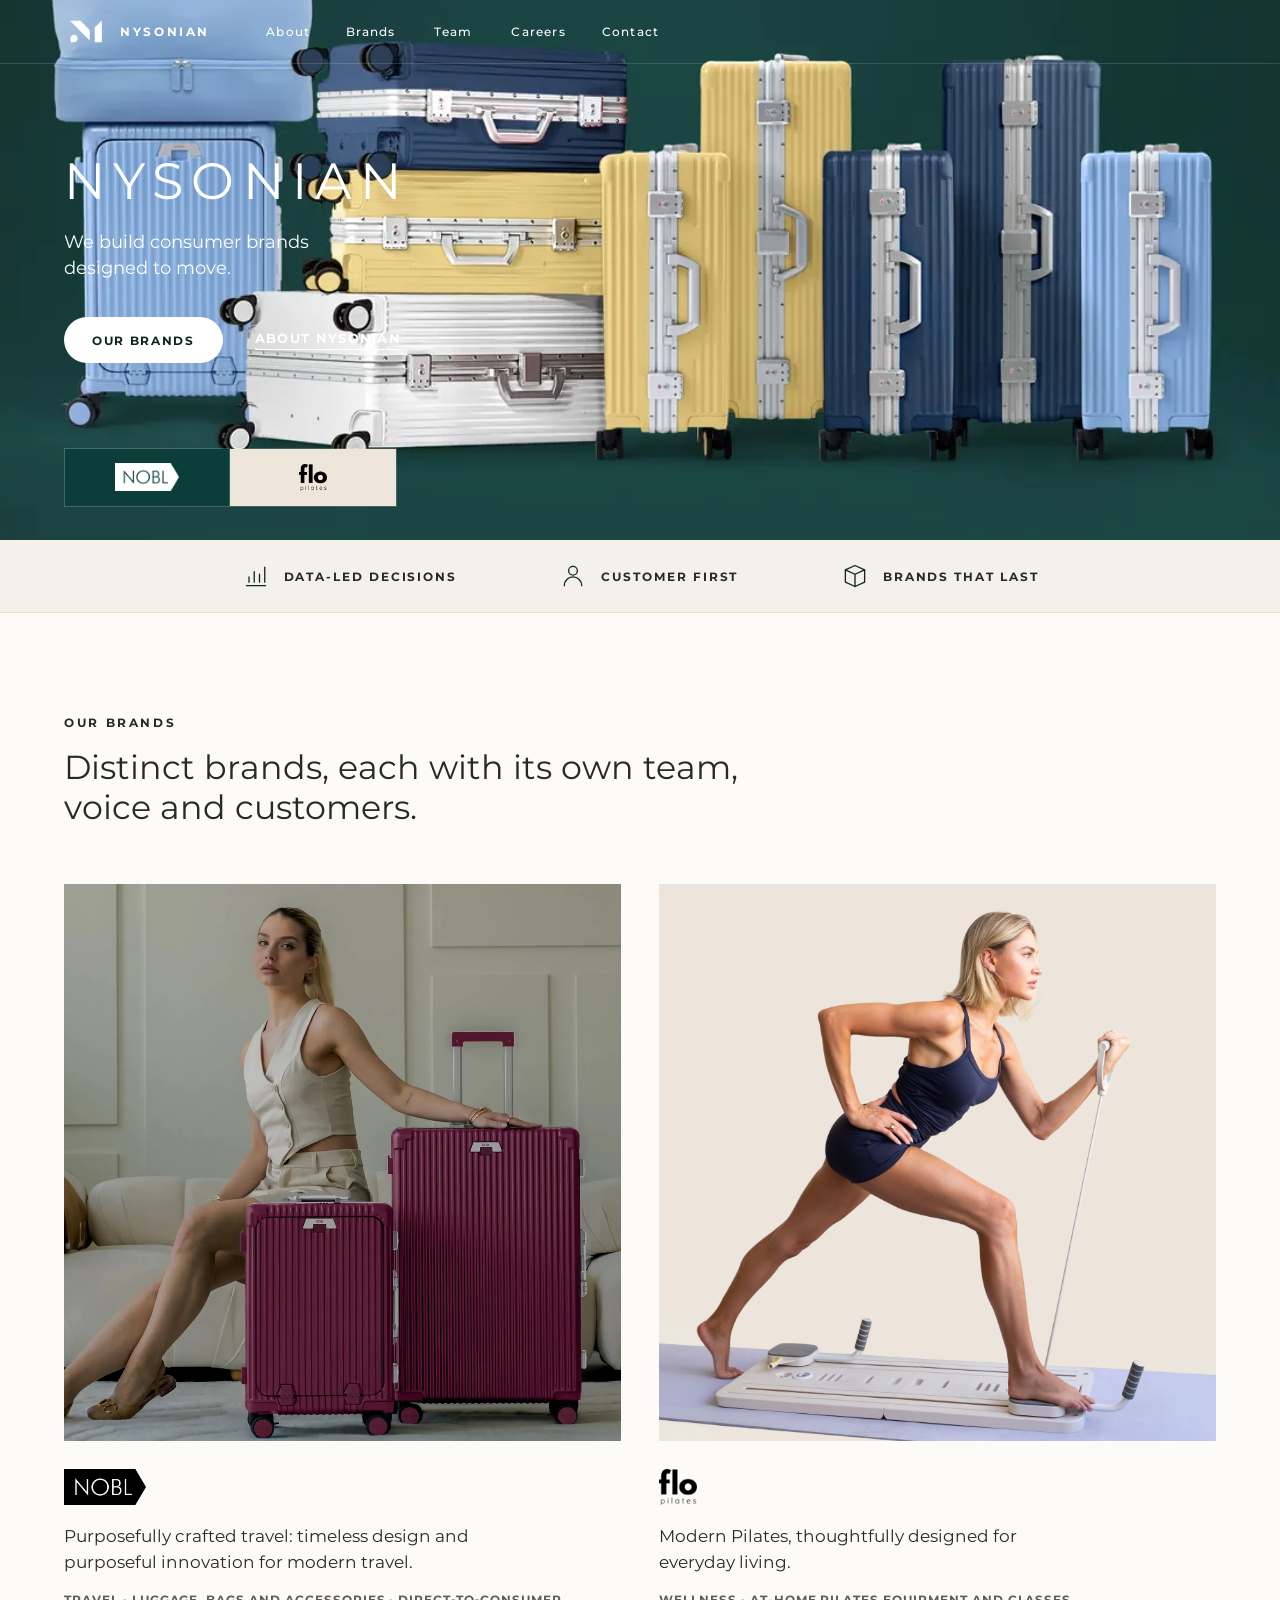
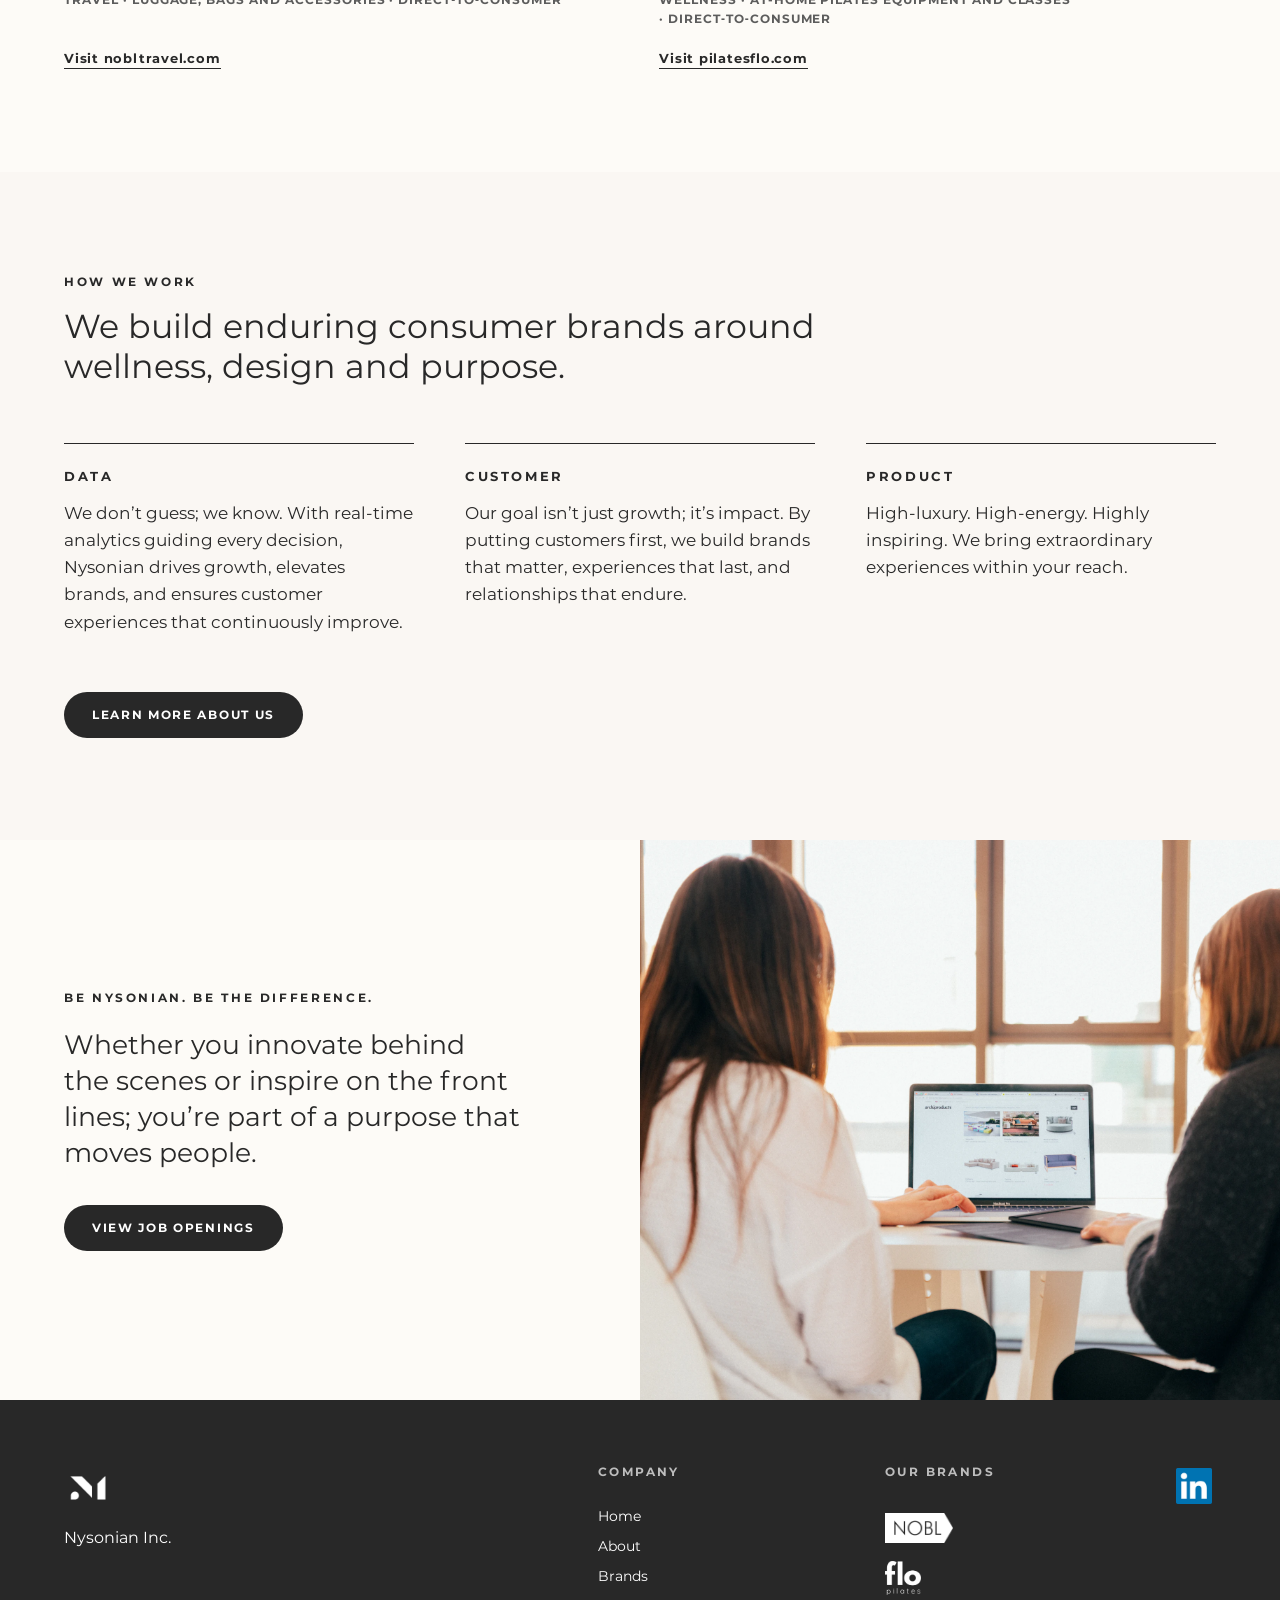
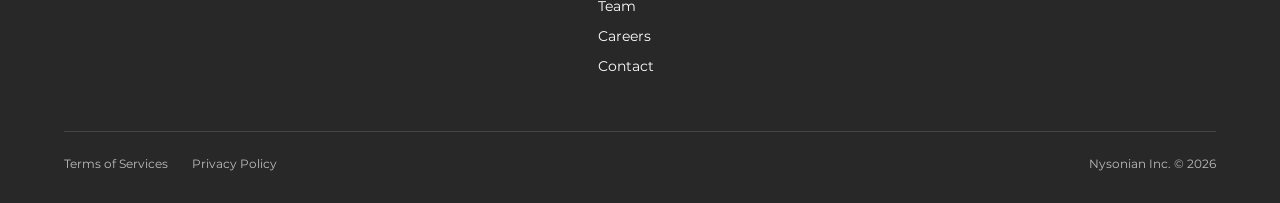
==== commit e86fc8b1: "chore: rename footer link to Terms of Services Co-Authored-By: Claude Opus 5.5 <noreply@anthropic.co" ====
--- a/index.html
+++ b/index.html
@@ -137,7 +137,7 @@
     </div>
     <div class="site-footer__bottom">
       <ul class="site-footer__legal">
-        <li><a href="/terms-of-service">Terms of Service</a></li>
+        <li><a href="/terms-of-service">Terms of Services</a></li>
         <li><a href="/privacy-policy">Privacy Policy</a></li>
       </ul>
       <p class="site-footer__copy">Nysonian Inc. © 2026</p>
